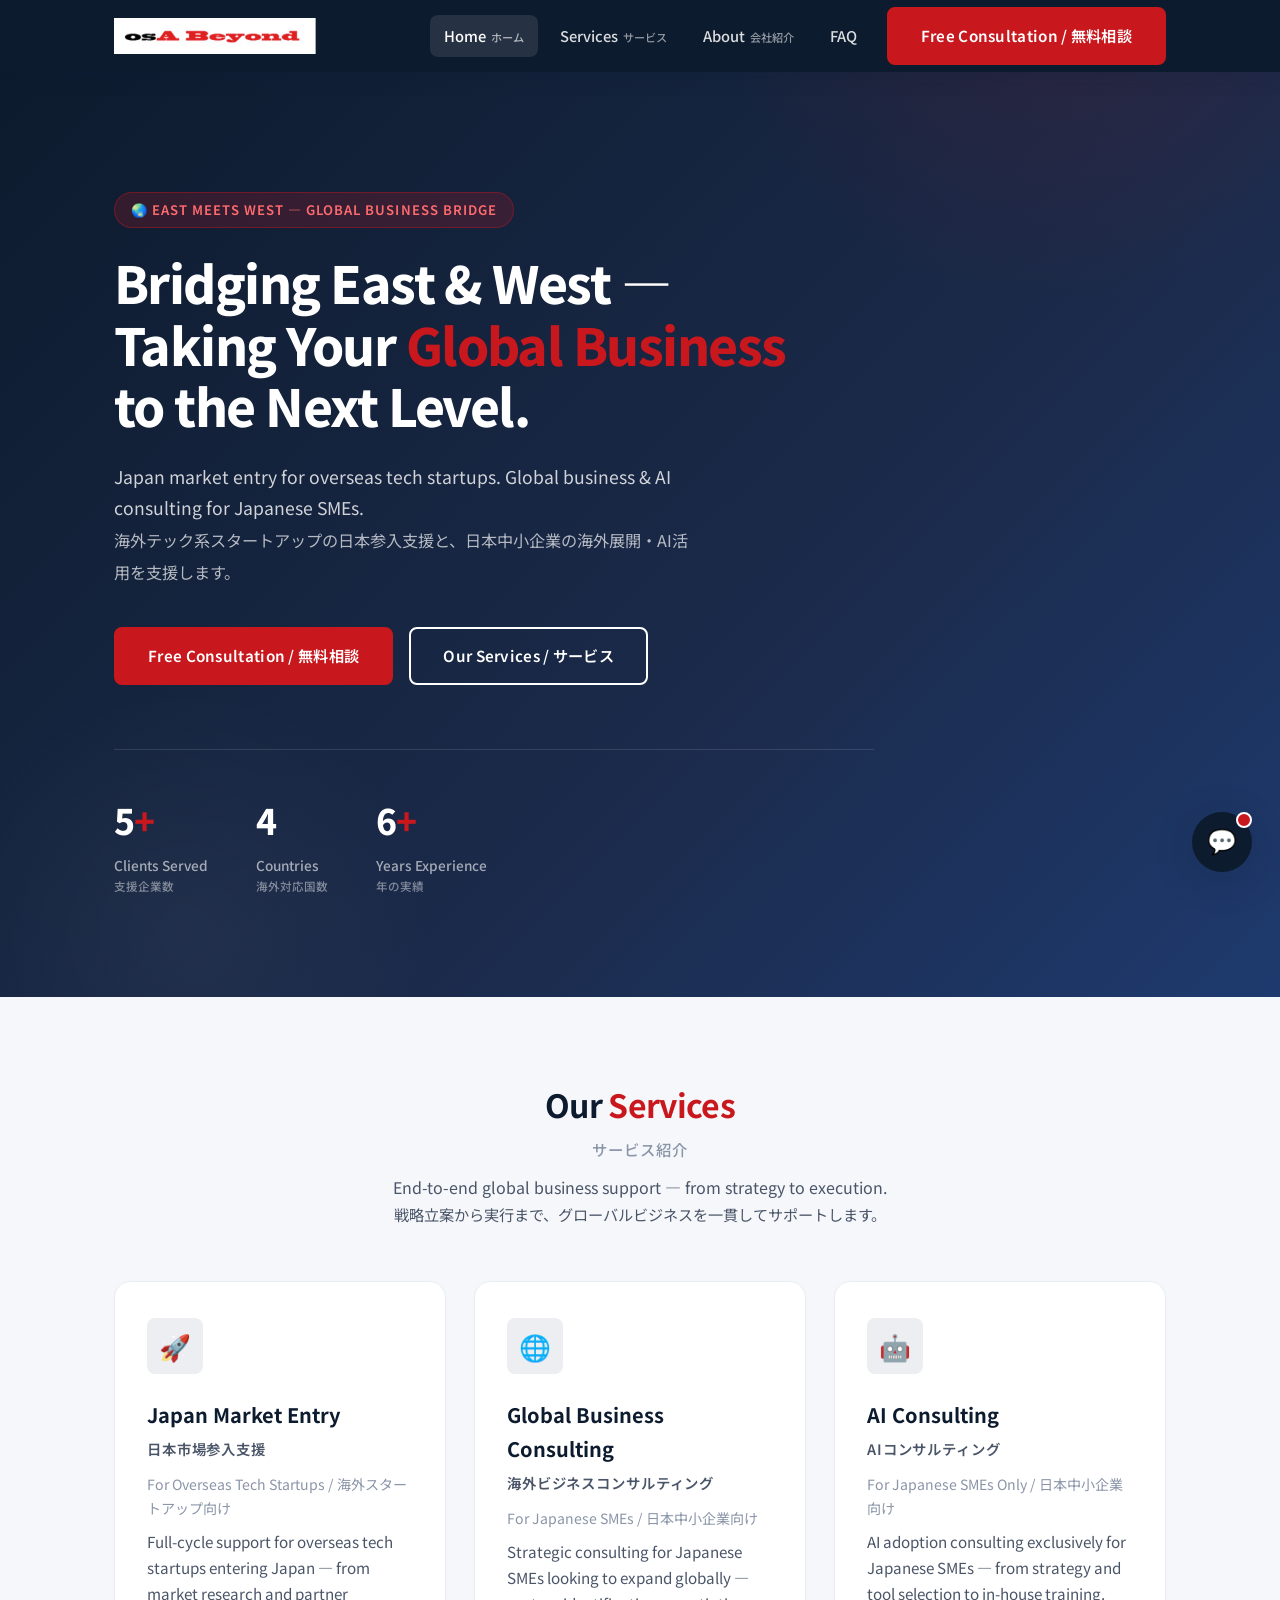
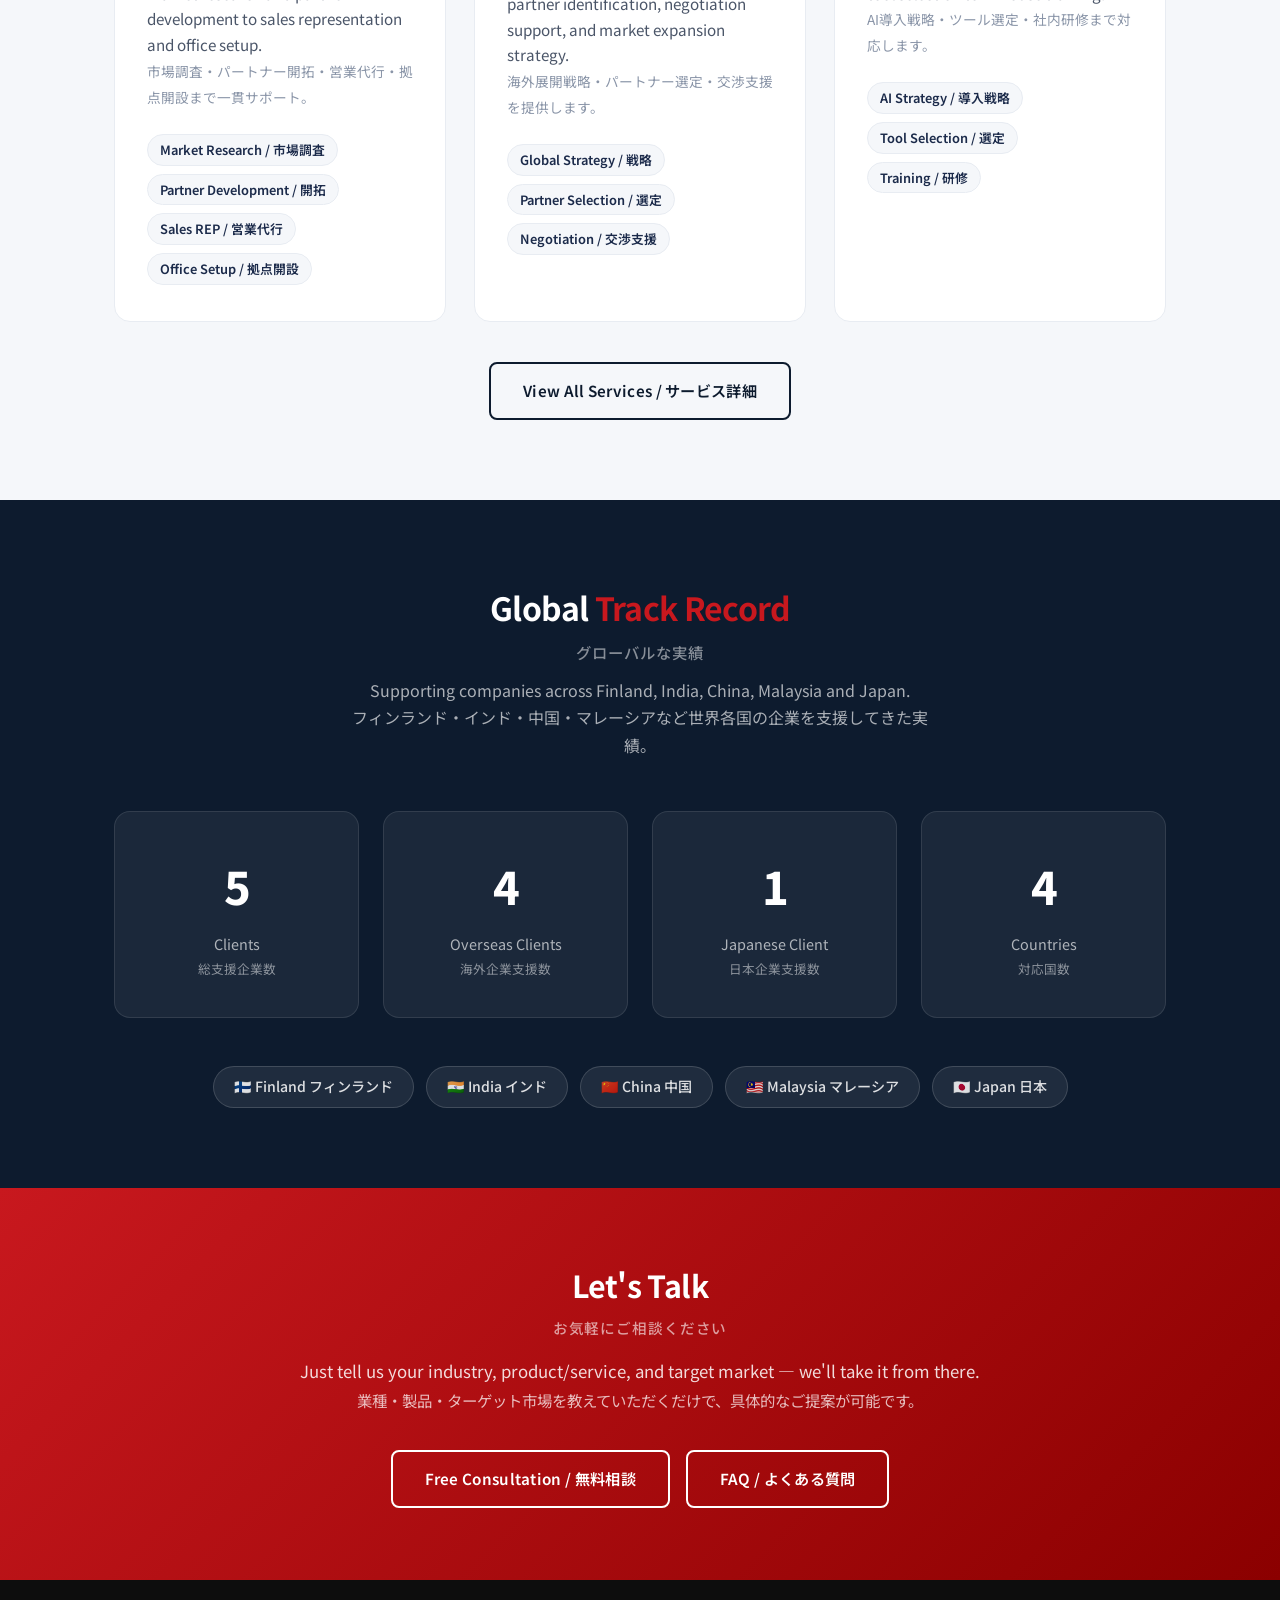
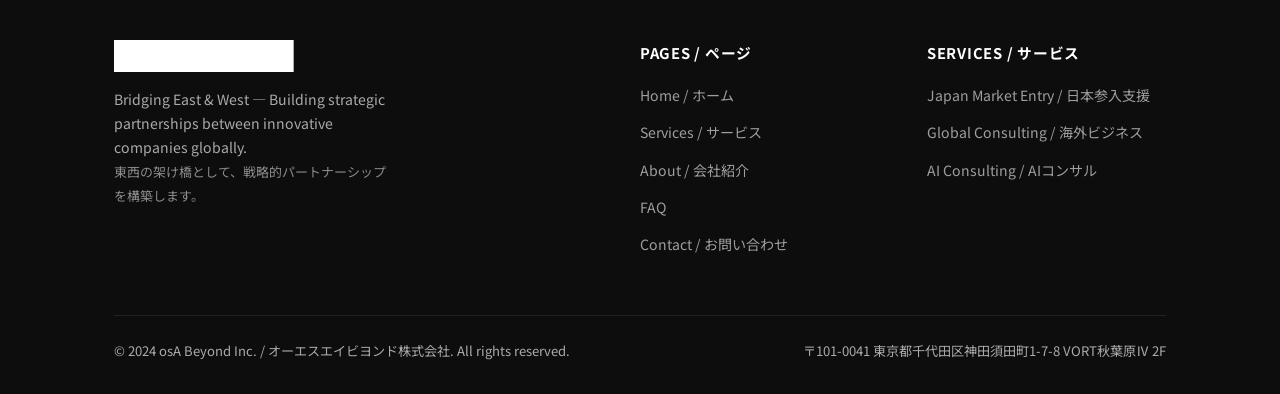
==== index.html @ 10679fb7 "Initial commit: osA Beyond Inc. website" ====
<!DOCTYPE html>
<html lang="ja">
<head>
  <meta charset="UTF-8">
  <meta name="viewport" content="width=device-width, initial-scale=1.0">
  <title>osA Beyond Inc. | Global Business Consulting グローバルコンサルティング</title>
  <meta name="description" content="osA Beyond Inc. — Bridging East & West. Japan market entry for overseas tech startups. Global business & AI consulting for Japanese SMEs.">
  <link rel="stylesheet" href="css/style.css">
  <link rel="preconnect" href="https://fonts.googleapis.com">
  <link href="https://fonts.googleapis.com/css2?family=Noto+Sans+JP:wght@400;500;600;700;800&display=swap" rel="stylesheet">
</head>
<body>

  <!-- ヘッダー -->
  <header class="header">
    <div class="container">
      <div class="header-inner">
        <a href="index.html">
          <img src="assets/logo.png" alt="osA Beyond Inc." class="logo">
        </a>
        <nav class="nav">
          <a href="index.html" class="nav-link active">Home<span class="nav-ja"> ホーム</span></a>
          <a href="services.html" class="nav-link">Services<span class="nav-ja"> サービス</span></a>
          <a href="about.html" class="nav-link">About<span class="nav-ja"> 会社紹介</span></a>
          <a href="faq.html" class="nav-link">FAQ</a>
          <a href="contact.html" class="btn btn-primary nav-cta">Free Consultation / 無料相談</a>
        </nav>
        <button class="hamburger" id="hamburger" aria-label="メニュー">
          <span></span><span></span><span></span>
        </button>
      </div>
    </div>
    <nav class="mobile-nav" id="mobileNav">
      <a href="index.html" class="nav-link active">Home / ホーム</a>
      <a href="services.html" class="nav-link">Services / サービス</a>
      <a href="about.html" class="nav-link">About / 会社紹介</a>
      <a href="faq.html" class="nav-link">FAQ</a>
      <a href="contact.html" class="btn btn-primary">Free Consultation / 無料相談</a>
    </nav>
  </header>

  <main class="page-content">

    <!-- ヒーローセクション -->
    <section class="hero">
      <div class="container">
        <div class="hero-inner">
          <div class="hero-tag">🌏 East meets West — Global Business Bridge</div>
          <h1 class="hero-title">
            Bridging East &amp; West —<br>
            Taking Your <span>Global Business</span><br>
            to the Next Level.
          </h1>
          <p class="hero-desc">
            Japan market entry for overseas tech startups. Global business &amp; AI consulting for Japanese SMEs.<br>
            <span style="font-size:0.92em; opacity:0.85;">海外テック系スタートアップの日本参入支援と、日本中小企業の海外展開・AI活用を支援します。</span>
          </p>
          <div class="hero-btns">
            <a href="contact.html" class="btn btn-primary">Free Consultation / 無料相談</a>
            <a href="services.html" class="btn btn-outline">Our Services / サービス</a>
          </div>

          <!-- 実績数字 -->
          <div class="hero-stats">
            <div class="stat-item">
              <div class="stat-num">5<span>+</span></div>
              <div class="stat-label">Clients Served<span class="ja-sub">支援企業数</span></div>
            </div>
            <div class="stat-item">
              <div class="stat-num">4<span></span></div>
              <div class="stat-label">Countries<span class="ja-sub">海外対応国数</span></div>
            </div>
            <div class="stat-item">
              <div class="stat-num">6<span>+</span></div>
              <div class="stat-label">Years Experience<span class="ja-sub">年の実績</span></div>
            </div>
          </div>
        </div>
      </div>
    </section>

    <!-- サービス概要 -->
    <section class="section bg-off-white">
      <div class="container">
        <h2 class="section-title">Our <span>Services</span><span class="ja-sub">サービス紹介</span></h2>
        <p class="section-subtitle">
          End-to-end global business support — from strategy to execution.<br>
          <span style="font-size:0.95em;">戦略立案から実行まで、グローバルビジネスを一貫してサポートします。</span>
        </p>
        <div class="services-grid">

          <!-- サービス1 -->
          <div class="service-card">
            <div class="service-icon">🚀</div>
            <h3>Japan Market Entry<span class="ja-sub" style="font-size:0.72em;color:var(--gray-dark);font-weight:600;">日本市場参入支援</span></h3>
            <p style="font-size:0.88em;color:var(--gray-mid);margin-bottom:8px;">For Overseas Tech Startups / 海外スタートアップ向け</p>
            <p>
              Full-cycle support for overseas tech startups entering Japan — from market research and partner development to sales representation and office setup.<br>
              <span style="font-size:0.90em;color:var(--gray-mid);">市場調査・パートナー開拓・営業代行・拠点開設まで一貫サポート。</span>
            </p>
            <div class="service-tags">
              <span class="tag">Market Research / 市場調査</span>
              <span class="tag">Partner Development / 開拓</span>
              <span class="tag">Sales REP / 営業代行</span>
              <span class="tag">Office Setup / 拠点開設</span>
            </div>
          </div>

          <!-- サービス2 -->
          <div class="service-card">
            <div class="service-icon">🌐</div>
            <h3>Global Business Consulting<span class="ja-sub" style="font-size:0.72em;color:var(--gray-dark);font-weight:600;">海外ビジネスコンサルティング</span></h3>
            <p style="font-size:0.88em;color:var(--gray-mid);margin-bottom:8px;">For Japanese SMEs / 日本中小企業向け</p>
            <p>
              Strategic consulting for Japanese SMEs looking to expand globally — partner identification, negotiation support, and market expansion strategy.<br>
              <span style="font-size:0.90em;color:var(--gray-mid);">海外展開戦略・パートナー選定・交渉支援を提供します。</span>
            </p>
            <div class="service-tags">
              <span class="tag">Global Strategy / 戦略</span>
              <span class="tag">Partner Selection / 選定</span>
              <span class="tag">Negotiation / 交渉支援</span>
            </div>
          </div>

          <!-- サービス3 -->
          <div class="service-card">
            <div class="service-icon">🤖</div>
            <h3>AI Consulting<span class="ja-sub" style="font-size:0.72em;color:var(--gray-dark);font-weight:600;">AIコンサルティング</span></h3>
            <p style="font-size:0.88em;color:var(--gray-mid);margin-bottom:8px;">For Japanese SMEs Only / 日本中小企業向け</p>
            <p>
              AI adoption consulting exclusively for Japanese SMEs — from strategy and tool selection to in-house training.<br>
              <span style="font-size:0.90em;color:var(--gray-mid);">AI導入戦略・ツール選定・社内研修まで対応します。</span>
            </p>
            <div class="service-tags">
              <span class="tag">AI Strategy / 導入戦略</span>
              <span class="tag">Tool Selection / 選定</span>
              <span class="tag">Training / 研修</span>
            </div>
          </div>

        </div>
        <div style="text-align:center; margin-top:40px;">
          <a href="services.html" class="btn btn-outline-dark">View All Services / サービス詳細</a>
        </div>
      </div>
    </section>

    <!-- 実績セクション -->
    <section class="section bg-navy">
      <div class="container">
        <h2 class="section-title" style="color:#fff;">Global <span>Track Record</span><span class="ja-sub">グローバルな実績</span></h2>
        <p class="section-subtitle" style="color:rgba(255,255,255,0.65);">
          Supporting companies across Finland, India, China, Malaysia and Japan.<br>
          フィンランド・インド・中国・マレーシアなど世界各国の企業を支援してきた実績。
        </p>
        <div class="stats-row">
          <div class="stats-card">
            <div class="num">5<span></span></div>
            <div class="label">Clients<br><span style="font-size:0.88em;opacity:0.75;">総支援企業数</span></div>
          </div>
          <div class="stats-card">
            <div class="num">4<span></span></div>
            <div class="label">Overseas Clients<br><span style="font-size:0.88em;opacity:0.75;">海外企業支援数</span></div>
          </div>
          <div class="stats-card">
            <div class="num">1<span></span></div>
            <div class="label">Japanese Client<br><span style="font-size:0.88em;opacity:0.75;">日本企業支援数</span></div>
          </div>
          <div class="stats-card">
            <div class="num">4<span></span></div>
            <div class="label">Countries<br><span style="font-size:0.88em;opacity:0.75;">対応国数</span></div>
          </div>
        </div>

        <div class="countries">
          <span class="country-badge">🇫🇮 Finland フィンランド</span>
          <span class="country-badge">🇮🇳 India インド</span>
          <span class="country-badge">🇨🇳 China 中国</span>
          <span class="country-badge">🇲🇾 Malaysia マレーシア</span>
          <span class="country-badge">🇯🇵 Japan 日本</span>
        </div>
      </div>
    </section>

    <!-- CTAバナー -->
    <section class="cta-banner">
      <div class="container">
        <h2>Let's Talk<span class="ja-sub">お気軽にご相談ください</span></h2>
        <p>
          Just tell us your industry, product/service, and target market — we'll take it from there.<br>
          <span style="font-size:0.92em;opacity:0.85;">業種・製品・ターゲット市場を教えていただくだけで、具体的なご提案が可能です。</span>
        </p>
        <div class="cta-btns">
          <a href="contact.html" class="btn btn-outline">Free Consultation / 無料相談</a>
          <a href="faq.html" class="btn btn-outline">FAQ / よくある質問</a>
        </div>
      </div>
    </section>

  </main>

  <!-- フッター -->
  <footer class="footer">
    <div class="container">
      <div class="footer-grid">
        <div class="footer-brand">
          <img src="assets/logo.png" alt="osA Beyond Inc." class="logo">
          <p>Bridging East &amp; West — Building strategic partnerships between innovative companies globally.<br>
          <span style="font-size:0.92em;opacity:0.80;">東西の架け橋として、戦略的パートナーシップを構築します。</span></p>
        </div>
        <div class="footer-col">
          <h4>Pages / ページ</h4>
          <ul>
            <li><a href="index.html">Home / ホーム</a></li>
            <li><a href="services.html">Services / サービス</a></li>
            <li><a href="about.html">About / 会社紹介</a></li>
            <li><a href="faq.html">FAQ</a></li>
            <li><a href="contact.html">Contact / お問い合わせ</a></li>
          </ul>
        </div>
        <div class="footer-col">
          <h4>Services / サービス</h4>
          <ul>
            <li><a href="services.html">Japan Market Entry / 日本参入支援</a></li>
            <li><a href="services.html">Global Consulting / 海外ビジネス</a></li>
            <li><a href="services.html">AI Consulting / AIコンサル</a></li>
          </ul>
        </div>
      </div>
      <div class="footer-bottom">
        <span>&copy; 2024 osA Beyond Inc. / オーエスエイビヨンド株式会社. All rights reserved.</span>
        <span>〒101-0041 東京都千代田区神田須田町1-7-8 VORT秋葉原Ⅳ 2F</span>
      </div>
    </div>
  </footer>

  <!-- チャットボット -->
  <div class="chatbot-widget">
    <div class="chatbot-window" id="chatbotWindow">
      <div class="chatbot-header">
        <div class="avatar">o</div>
        <div class="info">
          <strong>osA Beyond AI Assistant</strong>
          <span><span class="online-dot"></span>Online / オンライン</span>
        </div>
        <button class="chatbot-close" id="chatbotClose">✕</button>
      </div>
      <div class="chatbot-messages" id="chatbotMessages">
        <div class="msg bot">
          <div class="msg-avatar">o</div>
          <div class="msg-bubble">
            Hi! Feel free to ask anything about osA Beyond 😊<br>
            <span style="font-size:0.90em;opacity:0.80;">ご質問やご相談はお気軽にどうぞ！</span>
          </div>
        </div>
      </div>
      <div class="chatbot-input-area">
        <textarea id="chatbotInput" placeholder="Message / メッセージを入力..." rows="1"></textarea>
        <button class="chatbot-send" id="chatbotSend">➤</button>
      </div>
    </div>
    <button class="chatbot-btn" id="chatbotBtn" aria-label="チャットを開く">
      💬
      <span class="chatbot-badge"></span>
    </button>
  </div>

  <script src="js/main.js"></script>
  <script src="js/chatbot.js"></script>
</body>
</html>
---- css/style.css ----
/* ========================================
   osA Beyond Inc. - 共通スタイル
   カラーパレット：紺・黒・白 + 赤アクセント
======================================== */

/* CSS変数定義 */
:root {
  --navy:       #1B2A4A;
  --navy-dark:  #0D1B2E;
  --navy-light: #243558;
  --red:        #C8181E;
  --red-dark:   #A01015;
  --white:      #FFFFFF;
  --off-white:  #F5F7FA;
  --gray-light: #E8ECF2;
  --gray-mid:   #8A95A8;
  --gray-dark:  #4A5568;
  --black:      #0D0D0D;
  --font-main:  'Noto Sans JP', 'Segoe UI', sans-serif;
  --font-en:    'Segoe UI', 'Helvetica Neue', sans-serif;
  --shadow-sm:  0 2px 8px rgba(13,27,46,0.10);
  --shadow-md:  0 4px 20px rgba(13,27,46,0.15);
  --shadow-lg:  0 8px 40px rgba(13,27,46,0.20);
  --radius:     8px;
  --radius-lg:  16px;
  --transition: 0.3s ease;
}

/* リセット */
*, *::before, *::after {
  box-sizing: border-box;
  margin: 0;
  padding: 0;
}

html {
  scroll-behavior: smooth;
  font-size: 16px;
}

body {
  font-family: var(--font-main);
  color: var(--black);
  background: var(--white);
  line-height: 1.7;
  -webkit-font-smoothing: antialiased;
}

img {
  max-width: 100%;
  height: auto;
  display: block;
}

a {
  text-decoration: none;
  color: inherit;
  transition: color var(--transition);
}

ul {
  list-style: none;
}

/* ========================================
   ユーティリティ
======================================== */
.container {
  max-width: 1100px;
  margin: 0 auto;
  padding: 0 24px;
}

.section {
  padding: 80px 0;
}

.section-sm {
  padding: 48px 0;
}

.section-title {
  font-size: 2rem;
  font-weight: 700;
  color: var(--navy-dark);
  text-align: center;
  margin-bottom: 12px;
  letter-spacing: -0.02em;
}

.section-title span {
  color: var(--red);
}

.section-subtitle {
  text-align: center;
  color: var(--gray-dark);
  font-size: 1rem;
  margin-bottom: 52px;
  max-width: 600px;
  margin-left: auto;
  margin-right: auto;
}

.bg-navy {
  background: var(--navy-dark);
  color: var(--white);
}

.bg-off-white {
  background: var(--off-white);
}

.text-red {
  color: var(--red);
}

/* ========================================
   ボタン
======================================== */
.btn {
  display: inline-block;
  padding: 14px 32px;
  border-radius: var(--radius);
  font-weight: 600;
  font-size: 0.95rem;
  cursor: pointer;
  border: 2px solid transparent;
  transition: all var(--transition);
  letter-spacing: 0.02em;
  text-align: center;
}

.btn-primary {
  background: var(--red);
  color: var(--white);
  border-color: var(--red);
}

.btn-primary:hover {
  background: var(--red-dark);
  border-color: var(--red-dark);
  transform: translateY(-2px);
  box-shadow: 0 6px 20px rgba(200,24,30,0.35);
}

.btn-outline {
  background: transparent;
  color: var(--white);
  border-color: var(--white);
}

.btn-outline:hover {
  background: var(--white);
  color: var(--navy-dark);
  transform: translateY(-2px);
}

.btn-outline-dark {
  background: transparent;
  color: var(--navy-dark);
  border-color: var(--navy-dark);
}

.btn-outline-dark:hover {
  background: var(--navy-dark);
  color: var(--white);
  transform: translateY(-2px);
}

/* ========================================
   ヘッダー・ナビゲーション
======================================== */
.header {
  position: fixed;
  top: 0;
  left: 0;
  right: 0;
  z-index: 1000;
  background: var(--navy-dark);
  box-shadow: var(--shadow-md);
  transition: background var(--transition);
}

.header-inner {
  display: flex;
  align-items: center;
  justify-content: space-between;
  height: 72px;
}

.logo {
  height: 36px;
  width: auto;
}

.nav {
  display: flex;
  align-items: center;
  gap: 8px;
}

.nav-link {
  color: rgba(255,255,255,0.85);
  font-size: 0.92rem;
  padding: 8px 14px;
  border-radius: var(--radius);
  transition: all var(--transition);
  font-weight: 500;
}

.nav-link:hover,
.nav-link.active {
  color: var(--white);
  background: rgba(255,255,255,0.10);
}

.nav-cta {
  margin-left: 8px;
}

/* ハンバーガーメニュー */
.hamburger {
  display: none;
  flex-direction: column;
  gap: 5px;
  cursor: pointer;
  padding: 8px;
  background: none;
  border: none;
}

.hamburger span {
  display: block;
  width: 24px;
  height: 2px;
  background: var(--white);
  border-radius: 2px;
  transition: all var(--transition);
}

.hamburger.open span:nth-child(1) {
  transform: translateY(7px) rotate(45deg);
}

.hamburger.open span:nth-child(2) {
  opacity: 0;
}

.hamburger.open span:nth-child(3) {
  transform: translateY(-7px) rotate(-45deg);
}

/* モバイルナビ */
.mobile-nav {
  display: none;
  flex-direction: column;
  background: var(--navy-dark);
  padding: 16px 24px 24px;
  border-top: 1px solid rgba(255,255,255,0.10);
}

.mobile-nav.open {
  display: flex;
}

.mobile-nav .nav-link {
  padding: 12px 0;
  border-bottom: 1px solid rgba(255,255,255,0.08);
}

.mobile-nav .btn {
  margin-top: 16px;
  width: 100%;
}

/* ページコンテンツのマージン（固定ヘッダー分） */
.page-content {
  margin-top: 72px;
}

/* ========================================
   ヒーローセクション
======================================== */
.hero {
  background: linear-gradient(135deg, var(--navy-dark) 0%, var(--navy) 60%, #1e3a6e 100%);
  color: var(--white);
  padding: 120px 0 100px;
  position: relative;
  overflow: hidden;
}

.hero::before {
  content: '';
  position: absolute;
  top: -50%;
  right: -10%;
  width: 700px;
  height: 700px;
  background: radial-gradient(circle, rgba(200,24,30,0.12) 0%, transparent 70%);
  pointer-events: none;
}

.hero::after {
  content: '';
  position: absolute;
  bottom: -20%;
  left: -5%;
  width: 500px;
  height: 500px;
  background: radial-gradient(circle, rgba(255,255,255,0.04) 0%, transparent 70%);
  pointer-events: none;
}

.hero-inner {
  position: relative;
  z-index: 1;
  max-width: 760px;
}

.hero-tag {
  display: inline-block;
  background: rgba(200,24,30,0.2);
  color: #ff6b6e;
  border: 1px solid rgba(200,24,30,0.4);
  padding: 6px 16px;
  border-radius: 100px;
  font-size: 0.82rem;
  font-weight: 600;
  letter-spacing: 0.08em;
  text-transform: uppercase;
  margin-bottom: 24px;
}

.hero-title {
  font-size: clamp(2rem, 5vw, 3.2rem);
  font-weight: 800;
  line-height: 1.2;
  margin-bottom: 24px;
  letter-spacing: -0.03em;
}

.hero-title span {
  color: var(--red);
}

.hero-desc {
  font-size: 1.1rem;
  color: rgba(255,255,255,0.80);
  margin-bottom: 40px;
  max-width: 580px;
  line-height: 1.8;
}

.hero-btns {
  display: flex;
  gap: 16px;
  flex-wrap: wrap;
}

.hero-stats {
  display: flex;
  gap: 48px;
  margin-top: 64px;
  padding-top: 40px;
  border-top: 1px solid rgba(255,255,255,0.12);
  flex-wrap: wrap;
}

.stat-item {
  display: flex;
  flex-direction: column;
  gap: 4px;
}

.stat-num {
  font-size: 2.2rem;
  font-weight: 800;
  color: var(--white);
  letter-spacing: -0.03em;
}

.stat-num span {
  color: var(--red);
}

.stat-label {
  font-size: 0.85rem;
  color: rgba(255,255,255,0.60);
  font-weight: 500;
}

/* ========================================
   サービスカード
======================================== */
.services-grid {
  display: grid;
  grid-template-columns: repeat(auto-fit, minmax(300px, 1fr));
  gap: 28px;
}

.service-card {
  background: var(--white);
  border: 1px solid var(--gray-light);
  border-radius: var(--radius-lg);
  padding: 36px 32px;
  transition: all var(--transition);
  position: relative;
  overflow: hidden;
}

.service-card::before {
  content: '';
  position: absolute;
  top: 0;
  left: 0;
  right: 0;
  height: 4px;
  background: var(--red);
  transform: scaleX(0);
  transition: transform var(--transition);
}

.service-card:hover {
  box-shadow: var(--shadow-lg);
  transform: translateY(-4px);
  border-color: transparent;
}

.service-card:hover::before {
  transform: scaleX(1);
}

.service-icon {
  width: 56px;
  height: 56px;
  background: rgba(27,42,74,0.08);
  border-radius: var(--radius);
  display: flex;
  align-items: center;
  justify-content: center;
  margin-bottom: 24px;
  font-size: 1.6rem;
}

.service-card h3 {
  font-size: 1.25rem;
  font-weight: 700;
  color: var(--navy-dark);
  margin-bottom: 12px;
}

.service-card p {
  color: var(--gray-dark);
  font-size: 0.95rem;
  margin-bottom: 24px;
  line-height: 1.7;
}

.service-tags {
  display: flex;
  flex-wrap: wrap;
  gap: 8px;
}

.tag {
  background: var(--off-white);
  color: var(--navy);
  padding: 4px 12px;
  border-radius: 100px;
  font-size: 0.80rem;
  font-weight: 600;
  border: 1px solid var(--gray-light);
}

/* ========================================
   実績セクション
======================================== */
.stats-row {
  display: grid;
  grid-template-columns: repeat(auto-fit, minmax(200px, 1fr));
  gap: 24px;
}

.stats-card {
  text-align: center;
  padding: 36px 24px;
  border-radius: var(--radius-lg);
  background: rgba(255,255,255,0.06);
  border: 1px solid rgba(255,255,255,0.10);
}

.stats-card .num {
  font-size: 2.8rem;
  font-weight: 800;
  color: var(--white);
  letter-spacing: -0.03em;
  margin-bottom: 8px;
}

.stats-card .num span {
  color: var(--red);
}

.stats-card .label {
  color: rgba(255,255,255,0.65);
  font-size: 0.90rem;
}

/* 対応国フラグ */
.countries {
  display: flex;
  flex-wrap: wrap;
  gap: 12px;
  justify-content: center;
  margin-top: 48px;
}

.country-badge {
  background: rgba(255,255,255,0.08);
  color: rgba(255,255,255,0.85);
  border: 1px solid rgba(255,255,255,0.15);
  padding: 8px 20px;
  border-radius: 100px;
  font-size: 0.88rem;
  font-weight: 500;
}

/* ========================================
   CTAバナー
======================================== */
.cta-banner {
  background: linear-gradient(135deg, var(--red) 0%, #8B0000 100%);
  color: var(--white);
  padding: 72px 0;
  text-align: center;
}

.cta-banner h2 {
  font-size: 1.9rem;
  font-weight: 700;
  margin-bottom: 16px;
  letter-spacing: -0.02em;
}

.cta-banner p {
  color: rgba(255,255,255,0.85);
  margin-bottom: 36px;
  font-size: 1.05rem;
}

.cta-btns {
  display: flex;
  gap: 16px;
  justify-content: center;
  flex-wrap: wrap;
}

/* ========================================
   フッター
======================================== */
.footer {
  background: var(--black);
  color: rgba(255,255,255,0.65);
  padding: 60px 0 32px;
}

.footer-grid {
  display: grid;
  grid-template-columns: 2fr 1fr 1fr;
  gap: 48px;
  margin-bottom: 48px;
}

.footer-brand .logo {
  height: 32px;
  margin-bottom: 16px;
  /* ロゴを白背景に馴染ませる */
  filter: brightness(0) invert(1);
}

.footer-brand p {
  font-size: 0.88rem;
  line-height: 1.7;
  max-width: 280px;
}

.footer-col h4 {
  color: var(--white);
  font-size: 0.92rem;
  font-weight: 700;
  margin-bottom: 16px;
  letter-spacing: 0.05em;
  text-transform: uppercase;
}

.footer-col ul li {
  margin-bottom: 10px;
}

.footer-col ul li a {
  color: rgba(255,255,255,0.60);
  font-size: 0.88rem;
  transition: color var(--transition);
}

.footer-col ul li a:hover {
  color: var(--white);
}

.footer-bottom {
  border-top: 1px solid rgba(255,255,255,0.08);
  padding-top: 24px;
  display: flex;
  justify-content: space-between;
  align-items: center;
  flex-wrap: wrap;
  gap: 12px;
  font-size: 0.82rem;
}

/* ========================================
   ページヒーロー（内部ページ）
======================================== */
.page-hero {
  background: linear-gradient(135deg, var(--navy-dark) 0%, var(--navy) 100%);
  color: var(--white);
  padding: 80px 0 72px;
  text-align: center;
}

.page-hero h1 {
  font-size: clamp(1.8rem, 4vw, 2.8rem);
  font-weight: 800;
  margin-bottom: 16px;
  letter-spacing: -0.02em;
}

.page-hero p {
  color: rgba(255,255,255,0.75);
  font-size: 1.05rem;
  max-width: 560px;
  margin: 0 auto;
}

/* ========================================
   サービス詳細
======================================== */
.service-detail {
  display: grid;
  grid-template-columns: 1fr 1fr;
  gap: 64px;
  align-items: center;
  padding: 72px 0;
  border-bottom: 1px solid var(--gray-light);
}

.service-detail:last-child {
  border-bottom: none;
}

.service-detail.reverse {
  direction: rtl;
}

.service-detail.reverse > * {
  direction: ltr;
}

.service-detail-badge {
  display: inline-block;
  background: rgba(200,24,30,0.10);
  color: var(--red);
  border: 1px solid rgba(200,24,30,0.25);
  padding: 5px 14px;
  border-radius: 100px;
  font-size: 0.80rem;
  font-weight: 700;
  letter-spacing: 0.06em;
  text-transform: uppercase;
  margin-bottom: 16px;
}

.service-detail h2 {
  font-size: 1.9rem;
  font-weight: 800;
  color: var(--navy-dark);
  margin-bottom: 16px;
  letter-spacing: -0.02em;
}

.service-detail p {
  color: var(--gray-dark);
  margin-bottom: 28px;
  line-height: 1.8;
}

.feature-list {
  display: flex;
  flex-direction: column;
  gap: 12px;
}

.feature-item {
  display: flex;
  align-items: flex-start;
  gap: 12px;
  font-size: 0.95rem;
  color: var(--gray-dark);
}

.feature-item::before {
  content: '✓';
  display: flex;
  align-items: center;
  justify-content: center;
  width: 22px;
  height: 22px;
  background: var(--red);
  color: var(--white);
  border-radius: 50%;
  font-size: 0.70rem;
  font-weight: 700;
  flex-shrink: 0;
  margin-top: 2px;
}

.service-detail-visual {
  background: linear-gradient(135deg, var(--navy-dark) 0%, var(--navy-light) 100%);
  border-radius: var(--radius-lg);
  padding: 48px 40px;
  color: var(--white);
  min-height: 320px;
  display: flex;
  flex-direction: column;
  justify-content: center;
}

.service-detail-visual .icon-lg {
  font-size: 3rem;
  margin-bottom: 20px;
}

.service-detail-visual h3 {
  font-size: 1.4rem;
  font-weight: 700;
  margin-bottom: 12px;
}

.service-detail-visual p {
  color: rgba(255,255,255,0.75);
  font-size: 0.92rem;
  margin-bottom: 0;
}

/* ========================================
   会社紹介
======================================== */
.about-grid {
  display: grid;
  grid-template-columns: 1fr 1fr;
  gap: 64px;
  align-items: start;
}

.about-message {
  background: var(--off-white);
  border-left: 4px solid var(--red);
  padding: 32px;
  border-radius: 0 var(--radius-lg) var(--radius-lg) 0;
  margin-bottom: 32px;
}

.about-message p {
  color: var(--gray-dark);
  line-height: 1.9;
  font-size: 0.97rem;
  margin-bottom: 16px;
}

.about-message p:last-child {
  margin-bottom: 0;
}

.about-message .ceo-name {
  font-weight: 700;
  color: var(--navy-dark);
  font-size: 1rem;
  margin-top: 24px;
}

.company-info-table {
  width: 100%;
  border-collapse: collapse;
  font-size: 0.95rem;
}

.company-info-table tr {
  border-bottom: 1px solid var(--gray-light);
}

.company-info-table tr:last-child {
  border-bottom: none;
}

.company-info-table th {
  text-align: left;
  padding: 14px 16px 14px 0;
  color: var(--navy-dark);
  font-weight: 700;
  width: 35%;
  vertical-align: top;
}

.company-info-table td {
  padding: 14px 0;
  color: var(--gray-dark);
  line-height: 1.7;
}

/* ミッション */
.mission-box {
  background: linear-gradient(135deg, var(--navy-dark) 0%, var(--navy) 100%);
  color: var(--white);
  padding: 56px 48px;
  border-radius: var(--radius-lg);
  text-align: center;
}

.mission-box .label {
  display: inline-block;
  background: rgba(200,24,30,0.25);
  color: #ff6b6e;
  border: 1px solid rgba(200,24,30,0.4);
  padding: 5px 16px;
  border-radius: 100px;
  font-size: 0.80rem;
  font-weight: 700;
  letter-spacing: 0.08em;
  text-transform: uppercase;
  margin-bottom: 20px;
}

.mission-box p {
  font-size: 1.15rem;
  line-height: 1.8;
  color: rgba(255,255,255,0.90);
}

/* ========================================
   FAQ
======================================== */
.faq-list {
  max-width: 780px;
  margin: 0 auto;
}

.faq-item {
  border: 1px solid var(--gray-light);
  border-radius: var(--radius);
  margin-bottom: 12px;
  overflow: hidden;
  transition: box-shadow var(--transition);
}

.faq-item:hover {
  box-shadow: var(--shadow-sm);
}

.faq-question {
  display: flex;
  align-items: center;
  justify-content: space-between;
  padding: 22px 28px;
  cursor: pointer;
  font-weight: 600;
  color: var(--navy-dark);
  font-size: 1rem;
  background: var(--white);
  user-select: none;
  gap: 16px;
}

.faq-question .q-icon {
  display: flex;
  align-items: center;
  justify-content: center;
  width: 28px;
  height: 28px;
  background: var(--red);
  color: var(--white);
  border-radius: 50%;
  font-size: 0.80rem;
  font-weight: 800;
  flex-shrink: 0;
}

.faq-question .q-text {
  flex: 1;
}

.faq-toggle {
  width: 28px;
  height: 28px;
  border-radius: 50%;
  background: var(--off-white);
  display: flex;
  align-items: center;
  justify-content: center;
  flex-shrink: 0;
  transition: all var(--transition);
  font-size: 1.2rem;
  color: var(--navy-dark);
}

.faq-item.open .faq-toggle {
  background: var(--navy-dark);
  color: var(--white);
  transform: rotate(45deg);
}

.faq-answer {
  display: none;
  padding: 0 28px 24px 72px;
  color: var(--gray-dark);
  line-height: 1.8;
  font-size: 0.97rem;
}

.faq-item.open .faq-answer {
  display: block;
}

/* ========================================
   お問い合わせフォーム
======================================== */
.contact-layout {
  display: grid;
  grid-template-columns: 1fr 1.5fr;
  gap: 64px;
  align-items: start;
}

.contact-info h3 {
  font-size: 1.4rem;
  font-weight: 700;
  color: var(--navy-dark);
  margin-bottom: 16px;
}

.contact-info p {
  color: var(--gray-dark);
  line-height: 1.8;
  margin-bottom: 32px;
  font-size: 0.97rem;
}

.contact-points {
  display: flex;
  flex-direction: column;
  gap: 16px;
}

.contact-point {
  display: flex;
  align-items: flex-start;
  gap: 14px;
}

.contact-point .icon {
  width: 44px;
  height: 44px;
  background: rgba(27,42,74,0.08);
  border-radius: var(--radius);
  display: flex;
  align-items: center;
  justify-content: center;
  font-size: 1.2rem;
  flex-shrink: 0;
}

.contact-point .text strong {
  display: block;
  color: var(--navy-dark);
  font-weight: 700;
  font-size: 0.92rem;
  margin-bottom: 2px;
}

.contact-point .text span {
  color: var(--gray-dark);
  font-size: 0.88rem;
}

.contact-form {
  background: var(--white);
  border: 1px solid var(--gray-light);
  border-radius: var(--radius-lg);
  padding: 40px;
  box-shadow: var(--shadow-sm);
}

.form-group {
  margin-bottom: 20px;
}

.form-group label {
  display: block;
  font-size: 0.88rem;
  font-weight: 600;
  color: var(--navy-dark);
  margin-bottom: 8px;
}

.form-group label .required {
  color: var(--red);
  margin-left: 4px;
}

.form-group input,
.form-group select,
.form-group textarea {
  width: 100%;
  padding: 12px 16px;
  border: 1.5px solid var(--gray-light);
  border-radius: var(--radius);
  font-size: 0.95rem;
  font-family: var(--font-main);
  color: var(--black);
  background: var(--white);
  transition: border-color var(--transition), box-shadow var(--transition);
  outline: none;
}

.form-group input:focus,
.form-group select:focus,
.form-group textarea:focus {
  border-color: var(--navy);
  box-shadow: 0 0 0 3px rgba(27,42,74,0.08);
}

.form-group textarea {
  resize: vertical;
  min-height: 120px;
}

.form-row {
  display: grid;
  grid-template-columns: 1fr 1fr;
  gap: 16px;
}

/* 送信完了メッセージ */
.form-success {
  display: none;
  text-align: center;
  padding: 40px 24px;
}

.form-success .checkmark {
  width: 64px;
  height: 64px;
  background: #22c55e;
  border-radius: 50%;
  display: flex;
  align-items: center;
  justify-content: center;
  font-size: 1.6rem;
  color: var(--white);
  margin: 0 auto 24px;
}

.form-success h3 {
  font-size: 1.4rem;
  font-weight: 700;
  color: var(--navy-dark);
  margin-bottom: 12px;
}

.form-success p {
  color: var(--gray-dark);
}

/* ========================================
   チャットボット
======================================== */
.chatbot-widget {
  position: fixed;
  bottom: 28px;
  right: 28px;
  z-index: 2000;
}

.chatbot-btn {
  width: 60px;
  height: 60px;
  background: var(--navy-dark);
  border: none;
  border-radius: 50%;
  cursor: pointer;
  display: flex;
  align-items: center;
  justify-content: center;
  font-size: 1.5rem;
  box-shadow: var(--shadow-lg);
  transition: all var(--transition);
  color: var(--white);
  position: relative;
}

.chatbot-btn:hover {
  background: var(--navy-light);
  transform: scale(1.08);
}

.chatbot-badge {
  position: absolute;
  top: 0;
  right: 0;
  width: 16px;
  height: 16px;
  background: var(--red);
  border-radius: 50%;
  border: 2px solid var(--white);
}

.chatbot-window {
  display: none;
  position: absolute;
  bottom: 76px;
  right: 0;
  width: 360px;
  background: var(--white);
  border-radius: var(--radius-lg);
  box-shadow: var(--shadow-lg);
  overflow: hidden;
  flex-direction: column;
  max-height: 520px;
}

.chatbot-window.open {
  display: flex;
}

.chatbot-header {
  background: var(--navy-dark);
  color: var(--white);
  padding: 16px 20px;
  display: flex;
  align-items: center;
  gap: 12px;
}

.chatbot-header .avatar {
  width: 36px;
  height: 36px;
  background: var(--red);
  border-radius: 50%;
  display: flex;
  align-items: center;
  justify-content: center;
  font-size: 1rem;
  font-weight: 700;
  flex-shrink: 0;
}

.chatbot-header .info strong {
  display: block;
  font-size: 0.92rem;
  font-weight: 700;
}

.chatbot-header .info span {
  font-size: 0.78rem;
  color: rgba(255,255,255,0.65);
}

.chatbot-header .online-dot {
  width: 8px;
  height: 8px;
  background: #22c55e;
  border-radius: 50%;
  display: inline-block;
  margin-right: 4px;
}

.chatbot-key-reset {
  margin-left: auto;
  background: none;
  border: none;
  color: rgba(255,255,255,0.70);
  cursor: pointer;
  font-size: 1rem;
  padding: 4px 6px;
  transition: color var(--transition);
}

.chatbot-key-reset:hover {
  color: var(--white);
}

.chatbot-close {
  background: none;
  border: none;
  color: rgba(255,255,255,0.70);
  cursor: pointer;
  font-size: 1.2rem;
  padding: 4px;
  transition: color var(--transition);
}

.chatbot-close:hover {
  color: var(--white);
}

.chatbot-messages {
  flex: 1;
  overflow-y: auto;
  padding: 20px 16px;
  display: flex;
  flex-direction: column;
  gap: 12px;
  background: #f8fafc;
}

.msg {
  display: flex;
  gap: 8px;
  align-items: flex-end;
}

.msg.user {
  flex-direction: row-reverse;
}

.msg-bubble {
  max-width: 78%;
  padding: 10px 14px;
  border-radius: 16px;
  font-size: 0.88rem;
  line-height: 1.6;
}

.msg.bot .msg-bubble {
  background: var(--white);
  color: var(--black);
  border-radius: 4px 16px 16px 16px;
  box-shadow: var(--shadow-sm);
}

.msg.user .msg-bubble {
  background: var(--navy-dark);
  color: var(--white);
  border-radius: 16px 4px 16px 16px;
}

.msg-avatar {
  width: 28px;
  height: 28px;
  background: var(--red);
  border-radius: 50%;
  display: flex;
  align-items: center;
  justify-content: center;
  font-size: 0.70rem;
  font-weight: 700;
  color: var(--white);
  flex-shrink: 0;
}

.typing-indicator {
  display: flex;
  gap: 4px;
  padding: 12px 16px;
  background: var(--white);
  border-radius: 4px 16px 16px 16px;
  box-shadow: var(--shadow-sm);
  width: fit-content;
}

.typing-indicator span {
  width: 7px;
  height: 7px;
  background: var(--gray-mid);
  border-radius: 50%;
  animation: typing 1.2s infinite;
}

.typing-indicator span:nth-child(2) { animation-delay: 0.2s; }
.typing-indicator span:nth-child(3) { animation-delay: 0.4s; }

@keyframes typing {
  0%, 60%, 100% { transform: translateY(0); opacity: 0.5; }
  30% { transform: translateY(-6px); opacity: 1; }
}

.chatbot-input-area {
  padding: 12px 16px;
  background: var(--white);
  border-top: 1px solid var(--gray-light);
  display: flex;
  gap: 8px;
  align-items: flex-end;
}

.chatbot-input-area textarea {
  flex: 1;
  border: 1.5px solid var(--gray-light);
  border-radius: var(--radius);
  padding: 10px 14px;
  font-size: 0.88rem;
  font-family: var(--font-main);
  resize: none;
  outline: none;
  max-height: 100px;
  line-height: 1.5;
  transition: border-color var(--transition);
}

.chatbot-input-area textarea:focus {
  border-color: var(--navy);
}

.chatbot-send {
  width: 38px;
  height: 38px;
  background: var(--navy-dark);
  border: none;
  border-radius: var(--radius);
  color: var(--white);
  cursor: pointer;
  display: flex;
  align-items: center;
  justify-content: center;
  font-size: 1rem;
  transition: background var(--transition);
  flex-shrink: 0;
}

.chatbot-send:hover {
  background: var(--navy-light);
}

/* APIキー設定モーダル */
.api-modal-overlay {
  display: none;
  position: fixed;
  inset: 0;
  background: rgba(0,0,0,0.55);
  z-index: 3000;
  align-items: center;
  justify-content: center;
}

.api-modal-overlay.open {
  display: flex;
}

.api-modal {
  background: var(--white);
  border-radius: var(--radius-lg);
  padding: 40px;
  max-width: 440px;
  width: 90%;
  box-shadow: var(--shadow-lg);
}

.api-modal h3 {
  font-size: 1.3rem;
  font-weight: 700;
  color: var(--navy-dark);
  margin-bottom: 12px;
}

.api-modal p {
  color: var(--gray-dark);
  font-size: 0.92rem;
  margin-bottom: 24px;
  line-height: 1.7;
}

.api-modal input {
  width: 100%;
  padding: 12px 16px;
  border: 1.5px solid var(--gray-light);
  border-radius: var(--radius);
  font-size: 0.95rem;
  outline: none;
  margin-bottom: 16px;
  transition: border-color var(--transition);
}

.api-modal input:focus {
  border-color: var(--navy);
}

/* ========================================
   英日併記ユーティリティ
======================================== */

/* ナビゲーション内の日本語サブテキスト */
.nav-ja {
  font-size: 0.76em;
  opacity: 0.65;
  margin-left: 2px;
}

/* セクションタイトル内の日本語サブテキスト */
.section-title .ja-sub,
h1 .ja-sub,
h2 .ja-sub,
h3 .ja-sub {
  display: block;
  font-size: 0.48em;
  font-weight: 500;
  color: var(--gray-mid);
  letter-spacing: 0.06em;
  margin-top: 5px;
}

.bg-navy h2 .ja-sub,
.bg-navy h1 .ja-sub,
.page-hero h1 .ja-sub {
  color: rgba(255,255,255,0.50);
}

.cta-banner h2 .ja-sub {
  color: rgba(255,255,255,0.60);
}

/* タグ・バッジ内の小さい日本語 */
.tag-ja {
  font-size: 0.82em;
  opacity: 0.80;
}

/* ヒーロー内のサブ（統計ラベルなど） */
.stat-label .ja-sub {
  display: block;
  font-size: 0.85em;
  color: rgba(255,255,255,0.45);
}

/* ========================================
   レスポンシブ
======================================== */
@media (max-width: 768px) {
  .nav { display: none; }
  .hamburger { display: flex; }

  .hero { padding: 80px 0 72px; }
  .hero-stats { gap: 28px; }

  .services-grid { grid-template-columns: 1fr; }

  .service-detail { grid-template-columns: 1fr; gap: 32px; }
  .service-detail.reverse { direction: ltr; }

  .about-grid { grid-template-columns: 1fr; gap: 40px; }

  .contact-layout { grid-template-columns: 1fr; gap: 40px; }

  .footer-grid { grid-template-columns: 1fr; gap: 32px; }

  .chatbot-window { width: calc(100vw - 56px); right: -14px; }

  .form-row { grid-template-columns: 1fr; }

  .stats-row { grid-template-columns: 1fr 1fr; }

  .section { padding: 56px 0; }
  .section-title { font-size: 1.7rem; }
}

@media (max-width: 480px) {
  .hero-btns { flex-direction: column; }
  .hero-btns .btn { width: 100%; text-align: center; }
  .cta-btns { flex-direction: column; align-items: center; }
  .stats-row { grid-template-columns: 1fr; }
  .contact-form { padding: 24px 20px; }
}
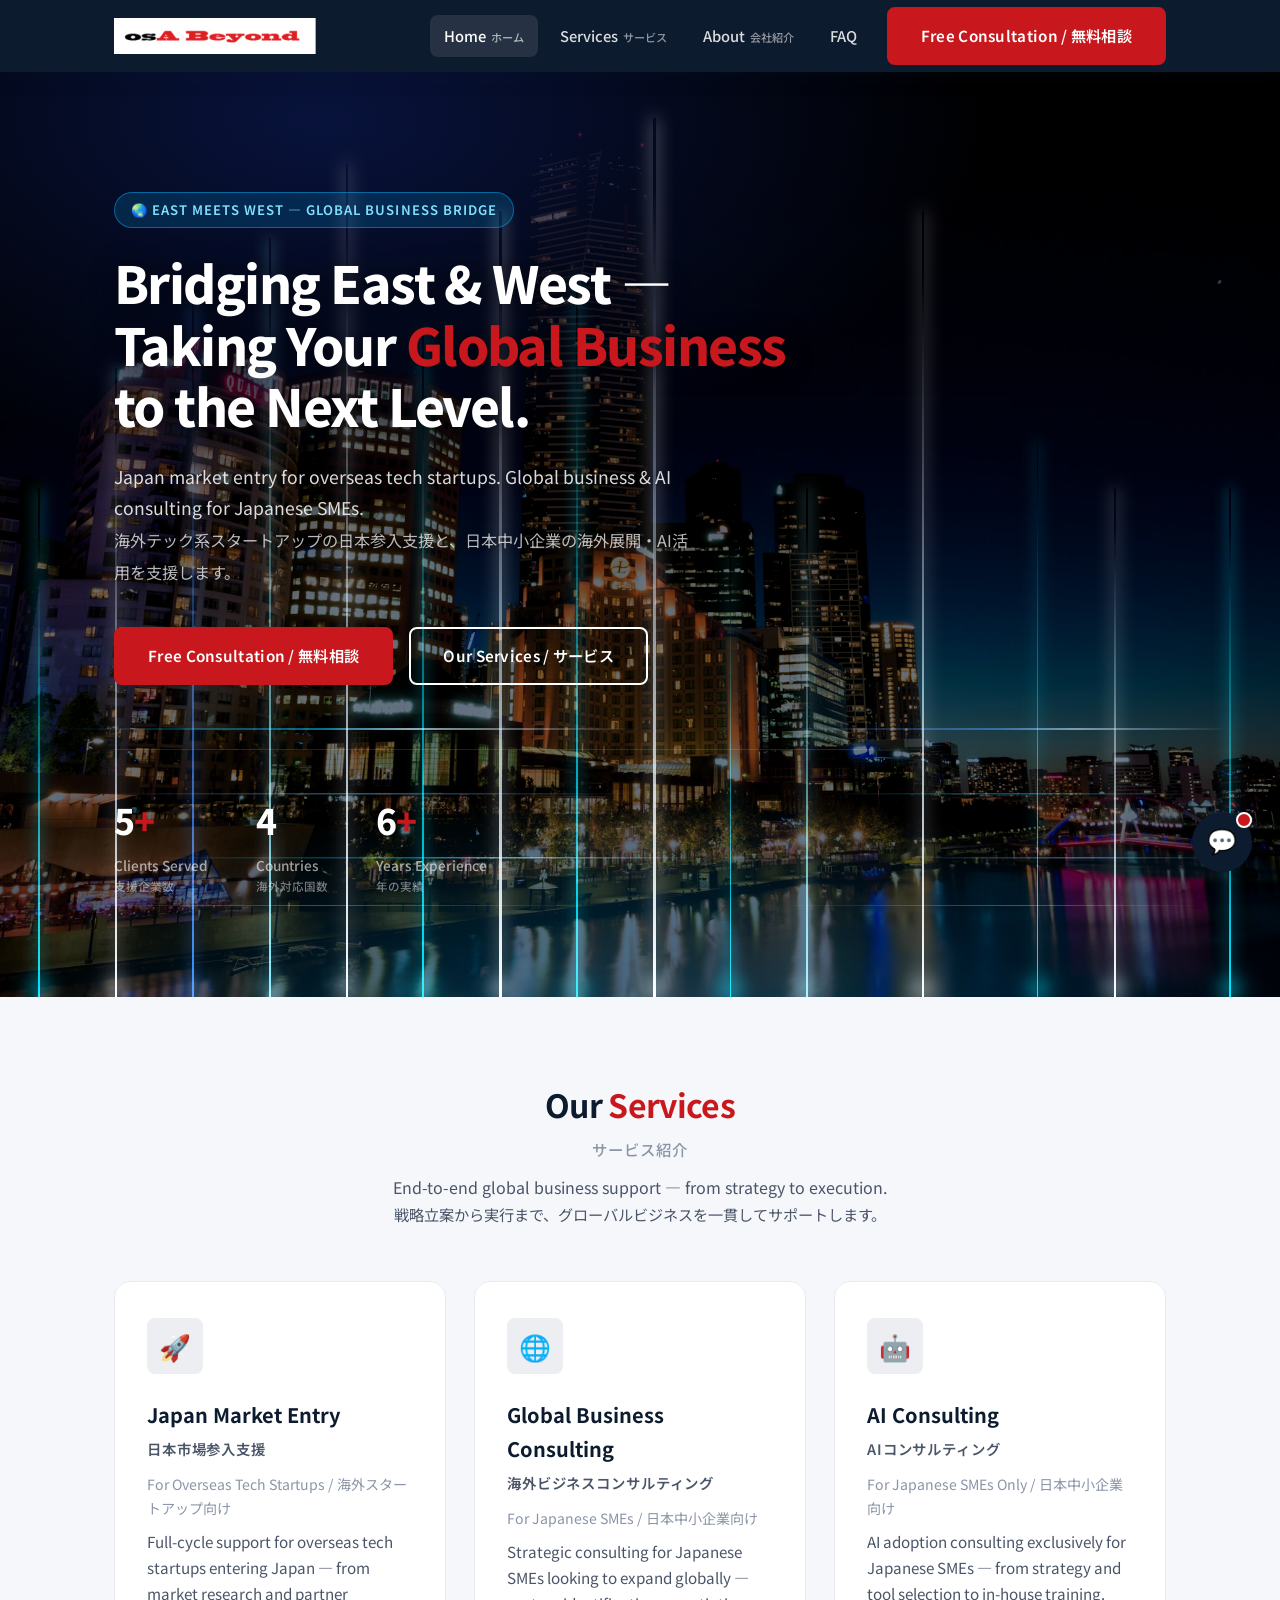
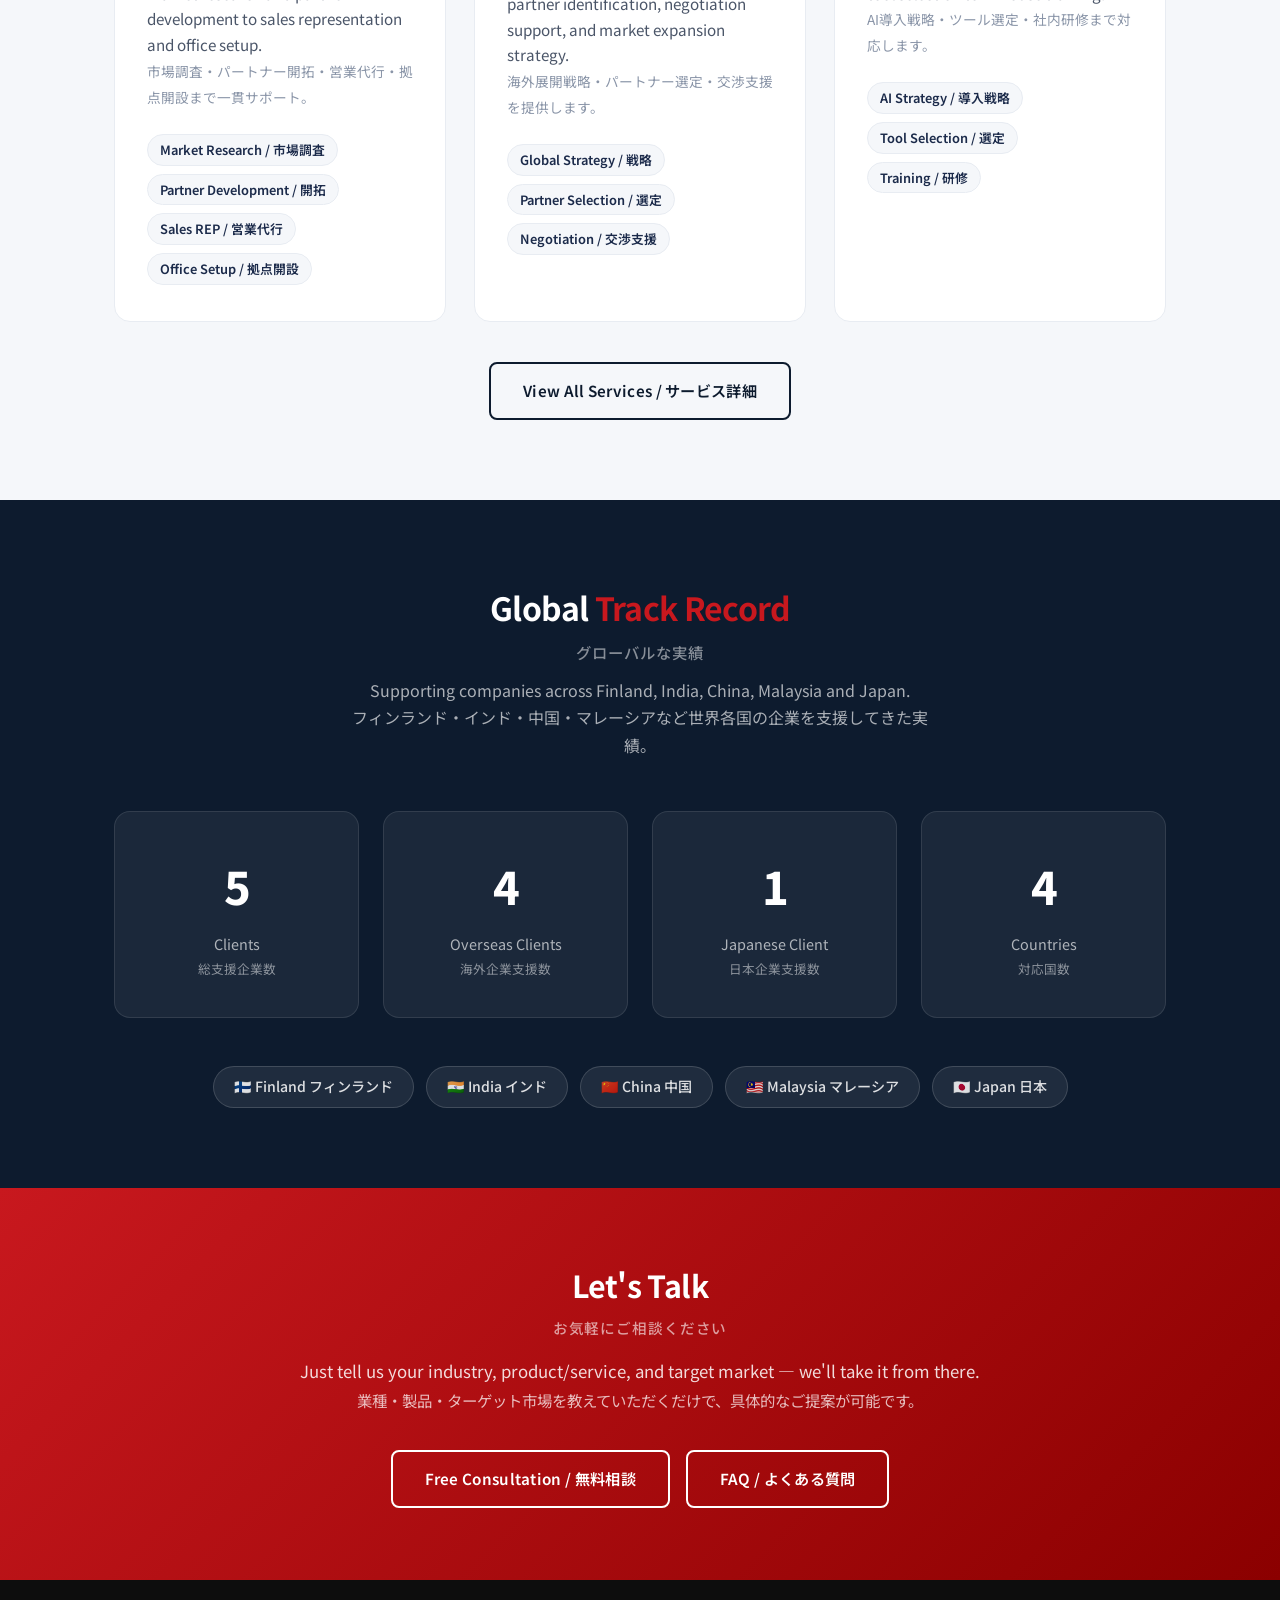
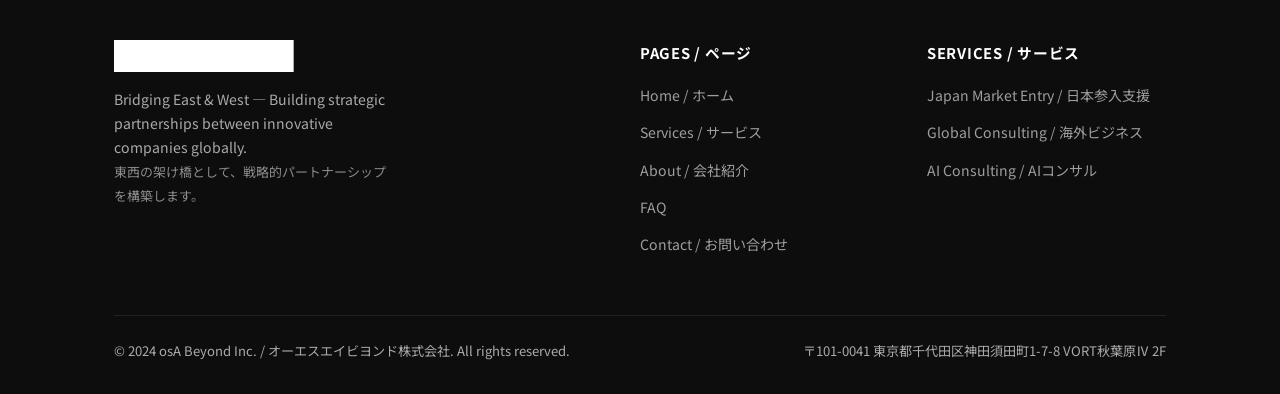
==== commit 3b7f2e70: "Remove [Updated] test marker from title Restore original title now that Vercel deployment has been v" ====
--- a/index.html
+++ b/index.html
@@ -43,6 +43,33 @@
 
     <!-- ヒーローセクション -->
     <section class="hero">
+      <!-- 背景：実写写真 + ブルーアワーグラデーション + 中央発光 -->
+      <div class="bg-photo"></div>
+      <div class="bg-grade"></div>
+      <div class="bg-tint"></div>
+
+      <!-- 縦の光柱（15本：寒色中心） -->
+      <div class="beams">
+        <span class="beam cyan"   style="left:3%;  height:55%; width:1.5px; animation-delay:0s;"></span>
+        <span class="beam white"  style="left:9%;  height:68%; width:2px;   animation-delay:0.4s;"></span>
+        <span class="beam blue"   style="left:15%; height:75%; width:2px;   animation-delay:0.8s;"></span>
+        <span class="beam lcyan"  style="left:21%; height:82%; width:2px;   animation-delay:1.2s;"></span>
+        <span class="beam white"  style="left:27%; height:90%; width:2.5px; animation-delay:1.6s;"></span>
+        <span class="beam cyan"   style="left:33%; height:72%; width:2px;   animation-delay:0.1s;"></span>
+        <span class="beam white"  style="left:39%; height:85%; width:2.5px; animation-delay:0.5s;"></span>
+        <span class="beam cyan"   style="left:45%; height:78%; width:2px;   animation-delay:0.9s;"></span>
+        <span class="beam white"  style="left:51%; height:95%; width:3px;   animation-delay:1.3s;"></span>
+        <span class="beam cyan"   style="left:57%; height:48%; width:1.5px; animation-delay:1.7s;"></span>
+        <span class="beam lcyan"  style="left:63%; height:55%; width:1.5px; animation-delay:0.2s;"></span>
+        <span class="beam white"  style="left:72%; height:85%; width:2.5px; animation-delay:0.8s;"></span>
+        <span class="beam cyan"   style="left:81%; height:60%; width:1.5px; animation-delay:1.4s;"></span>
+        <span class="beam white"  style="left:87%; height:55%; width:2px;   animation-delay:1.8s;"></span>
+        <span class="beam cyan"   style="left:96%; height:55%; width:2px;   animation-delay:0.7s;"></span>
+      </div>
+
+      <!-- 水平データストリーム -->
+      <div class="data-streams"></div>
+
       <div class="container">
         <div class="hero-inner">
           <div class="hero-tag">🌏 East meets West — Global Business Bridge</div>
--- a/css/style.css
+++ b/css/style.css
@@ -280,49 +280,142 @@
 }
 
 /* ========================================
-   ヒーローセクション
+   ヒーローセクション（Pattern B: Deep Ocean）
+   実写スカイライン写真 + 寒色グラデーション + 35本の光柱
 ======================================== */
 .hero {
-  background: linear-gradient(135deg, var(--navy-dark) 0%, var(--navy) 60%, #1e3a6e 100%);
+  background: var(--navy-dark);
   color: var(--white);
   padding: 120px 0 100px;
   position: relative;
   overflow: hidden;
-}
-
-.hero::before {
+  min-height: 620px;
+}
+
+/* 背景写真レイヤー */
+.hero .bg-photo {
+  position: absolute;
+  inset: 0;
+  background-image: url('../assets/bg/city-skyline.jpg');
+  background-size: cover;
+  background-position: center;
+  filter: brightness(0.6) contrast(1.15) saturate(1.05) hue-rotate(-15deg);
+  z-index: 1;
+}
+
+/* ブルーアワーのカラーグレーディング */
+.hero .bg-grade {
+  position: absolute;
+  inset: 0;
+  z-index: 2;
+  background:
+    linear-gradient(180deg,
+      rgba(5,12,40,0.70) 0%,
+      rgba(10,25,65,0.55) 30%,
+      rgba(15,55,115,0.40) 55%,
+      rgba(25,85,150,0.40) 75%,
+      rgba(10,30,75,0.60) 100%);
+  mix-blend-mode: multiply;
+  pointer-events: none;
+}
+
+/* 中央下と上部の青の発光 */
+.hero .bg-tint {
+  position: absolute;
+  inset: 0;
+  z-index: 3;
+  background:
+    radial-gradient(ellipse 85% 45% at 50% 105%, rgba(0,160,240,0.35) 0%, transparent 60%),
+    radial-gradient(ellipse 70% 50% at 25% 5%, rgba(15,35,110,0.55) 0%, transparent 75%);
+  mix-blend-mode: screen;
+  pointer-events: none;
+}
+
+/* 水平データストリーム（建物の足元を流れる光） */
+.hero .data-streams {
+  position: absolute;
+  bottom: 6%;
+  left: 0; right: 0;
+  height: 32%;
+  z-index: 5;
+  pointer-events: none;
+  mix-blend-mode: screen;
+  background:
+    linear-gradient(95deg, transparent 5%, rgba(0,200,255,0.55) 25%, rgba(200,240,255,0.7) 32%, transparent 50%, transparent 60%, rgba(60,140,255,0.5) 78%, rgba(180,220,255,0.6) 84%, transparent 96%) 0 28% / 100% 2px no-repeat,
+    linear-gradient(85deg, transparent 8%, rgba(100,180,255,0.45) 28%, transparent 50%, transparent 65%, rgba(0,200,255,0.45) 80%, transparent 94%) 0 50% / 100% 1.5px no-repeat,
+    linear-gradient(105deg, transparent 12%, rgba(0,200,255,0.45) 32%, rgba(180,240,255,0.6) 40%, transparent 55%, transparent 70%, rgba(120,180,255,0.45) 85%, transparent 96%) 0 72% / 100% 1.5px no-repeat,
+    linear-gradient(95deg, transparent 5%, rgba(180,230,255,0.3) 25%, transparent 48%, transparent 60%, rgba(150,220,255,0.35) 80%, transparent 94%) 0 88% / 100% 1px no-repeat;
+  animation: stream-flow 8s ease-in-out infinite;
+}
+@keyframes stream-flow {
+  0%, 100% { transform: translateX(0); opacity: 0.9; }
+  50%     { transform: translateX(-15px); opacity: 1; }
+}
+
+/* 縦の光柱コンテナ */
+.hero .beams {
+  position: absolute;
+  inset: 0;
+  z-index: 6;
+  pointer-events: none;
+  mix-blend-mode: screen;
+}
+
+/* 光柱（個別）共通スタイル */
+.hero .beam {
+  position: absolute;
+  bottom: 0;
+  width: 2px;
+  transform-origin: bottom;
+  filter: blur(0.5px);
+  animation: beam-flicker 4s ease-in-out infinite;
+}
+.hero .beam::after {
   content: '';
   position: absolute;
-  top: -50%;
-  right: -10%;
-  width: 700px;
-  height: 700px;
-  background: radial-gradient(circle, rgba(200,24,30,0.12) 0%, transparent 70%);
-  pointer-events: none;
-}
-
-.hero::after {
-  content: '';
-  position: absolute;
-  bottom: -20%;
-  left: -5%;
-  width: 500px;
-  height: 500px;
-  background: radial-gradient(circle, rgba(255,255,255,0.04) 0%, transparent 70%);
-  pointer-events: none;
+  bottom: 0;
+  left: 50%;
+  transform: translateX(-50%);
+  width: 22px;
+  height: 22px;
+  border-radius: 50%;
+  background: inherit;
+  filter: blur(10px);
+  opacity: 1;
+}
+@keyframes beam-flicker {
+  0%, 100% { opacity: 0.85; }
+  40%     { opacity: 1;    }
+  70%     { opacity: 0.7;  }
+}
+
+/* 光柱の色バリエーション（寒色中心） */
+.hero .beam.cyan   { background: linear-gradient(to top, rgba(0,229,255,1) 0%, rgba(0,229,255,0.75) 30%, transparent 92%);  box-shadow: 0 0 14px rgba(0,229,255,0.95); }
+.hero .beam.lcyan  { background: linear-gradient(to top, rgba(140,240,255,1) 0%, rgba(140,240,255,0.7) 30%, transparent 92%); box-shadow: 0 0 14px rgba(140,240,255,0.85); }
+.hero .beam.white  { background: linear-gradient(to top, rgba(255,255,255,1) 0%, rgba(220,240,255,0.75) 30%, transparent 92%); box-shadow: 0 0 16px rgba(255,255,255,0.8); }
+.hero .beam.ice    { background: linear-gradient(to top, rgba(180,230,255,1) 0%, rgba(180,230,255,0.7) 30%, transparent 92%); box-shadow: 0 0 14px rgba(180,230,255,0.85); }
+.hero .beam.blue   { background: linear-gradient(to top, rgba(60,140,255,1) 0%, rgba(60,140,255,0.7) 30%, transparent 92%);   box-shadow: 0 0 14px rgba(60,140,255,0.95); }
+.hero .beam.dblue  { background: linear-gradient(to top, rgba(40,100,220,1) 0%, rgba(40,100,220,0.65) 30%, transparent 92%);  box-shadow: 0 0 14px rgba(40,100,220,0.9); }
+.hero .beam.violet { background: linear-gradient(to top, rgba(140,120,255,1) 0%, rgba(140,120,255,0.7) 30%, transparent 92%); box-shadow: 0 0 14px rgba(140,120,255,0.85); }
+.hero .beam.pink   { background: linear-gradient(to top, rgba(255,140,200,0.85) 0%, rgba(255,140,200,0.55) 30%, transparent 92%); box-shadow: 0 0 12px rgba(255,140,200,0.7); }
+
+/* コンテナとコンテンツを最前面に */
+.hero > .container {
+  position: relative;
+  z-index: 10;
 }
 
 .hero-inner {
   position: relative;
-  z-index: 1;
+  z-index: 10;
   max-width: 760px;
 }
 
 .hero-tag {
   display: inline-block;
-  background: rgba(200,24,30,0.2);
-  color: #ff6b6e;
-  border: 1px solid rgba(200,24,30,0.4);
+  background: rgba(0,150,220,0.20);
+  color: #80e0ff;
+  border: 1px solid rgba(0,180,255,0.45);
   padding: 6px 16px;
   border-radius: 100px;
   font-size: 0.82rem;
@@ -338,6 +431,7 @@
   line-height: 1.2;
   margin-bottom: 24px;
   letter-spacing: -0.03em;
+  text-shadow: 0 2px 24px rgba(0,0,0,0.7);
 }
 
 .hero-title span {
@@ -346,10 +440,11 @@
 
 .hero-desc {
   font-size: 1.1rem;
-  color: rgba(255,255,255,0.80);
+  color: rgba(255,255,255,0.85);
   margin-bottom: 40px;
   max-width: 580px;
   line-height: 1.8;
+  text-shadow: 0 1px 8px rgba(0,0,0,0.6);
 }
 
 .hero-btns {
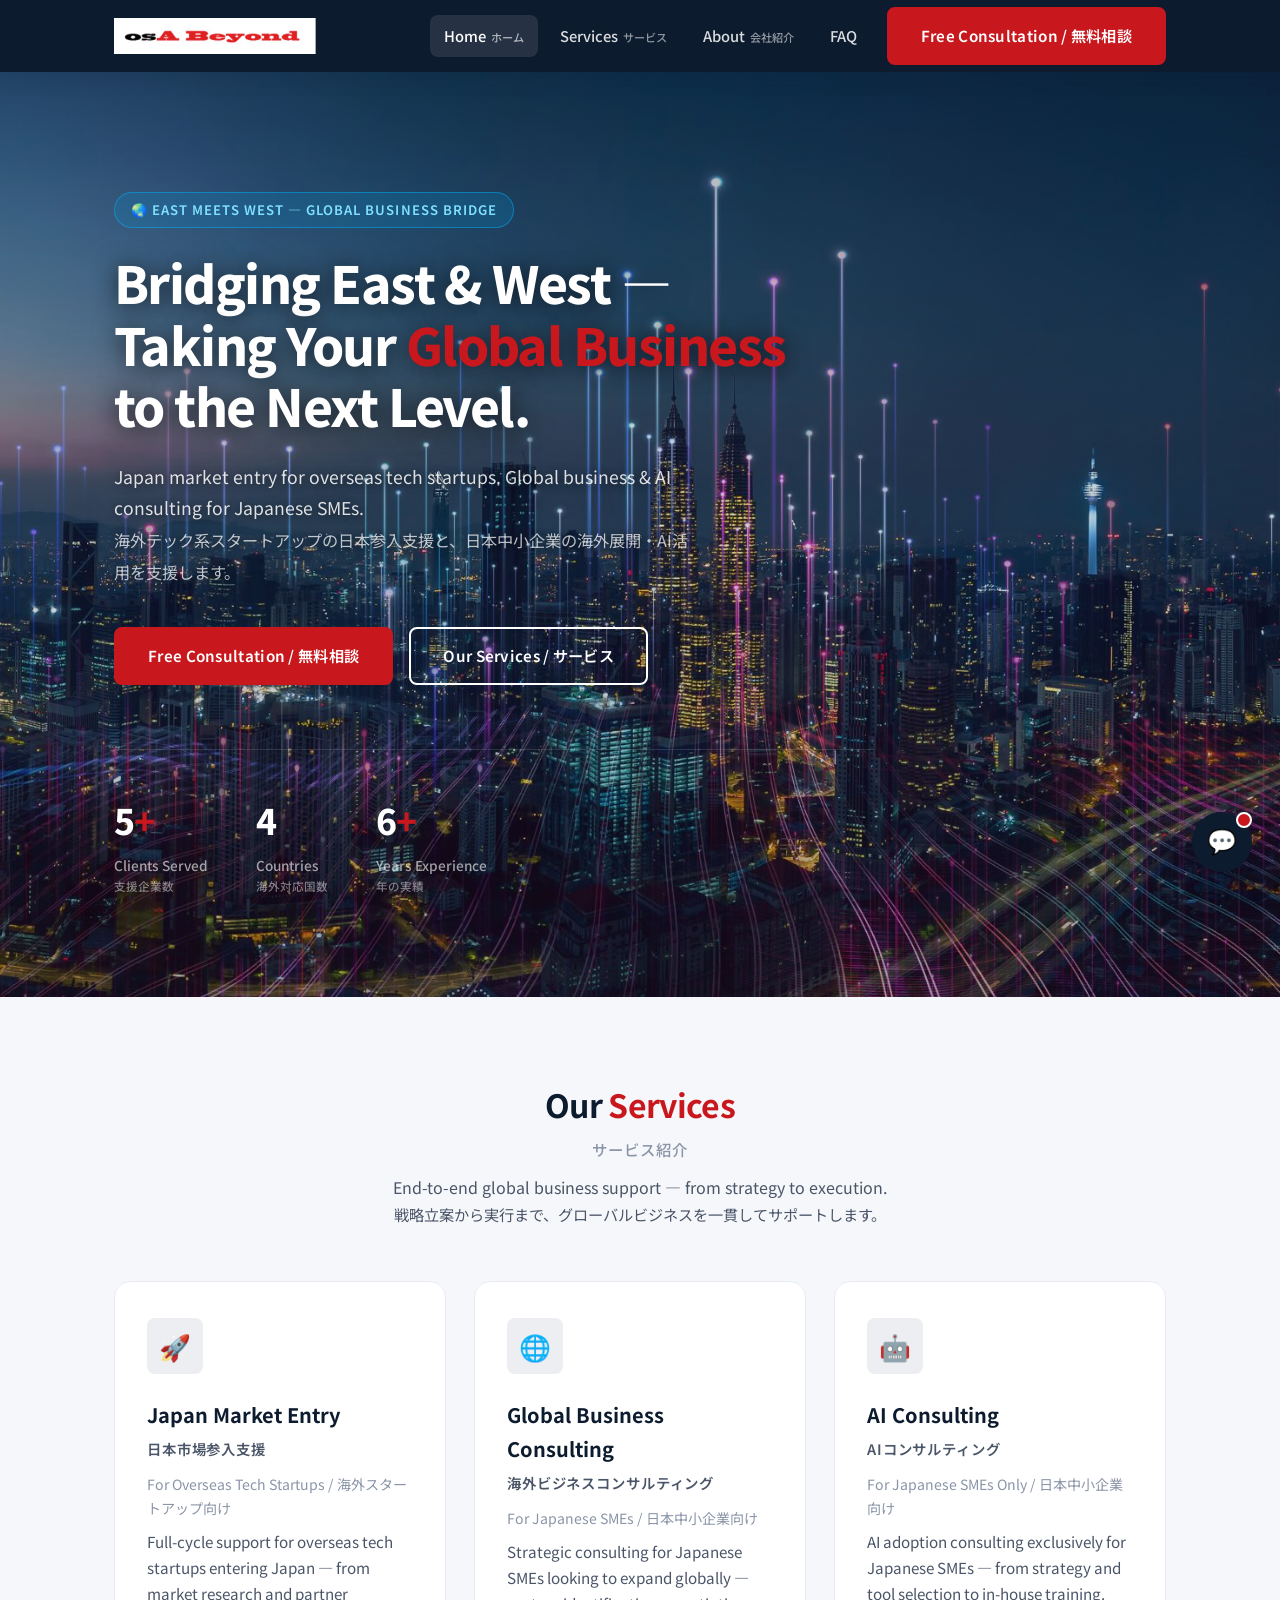
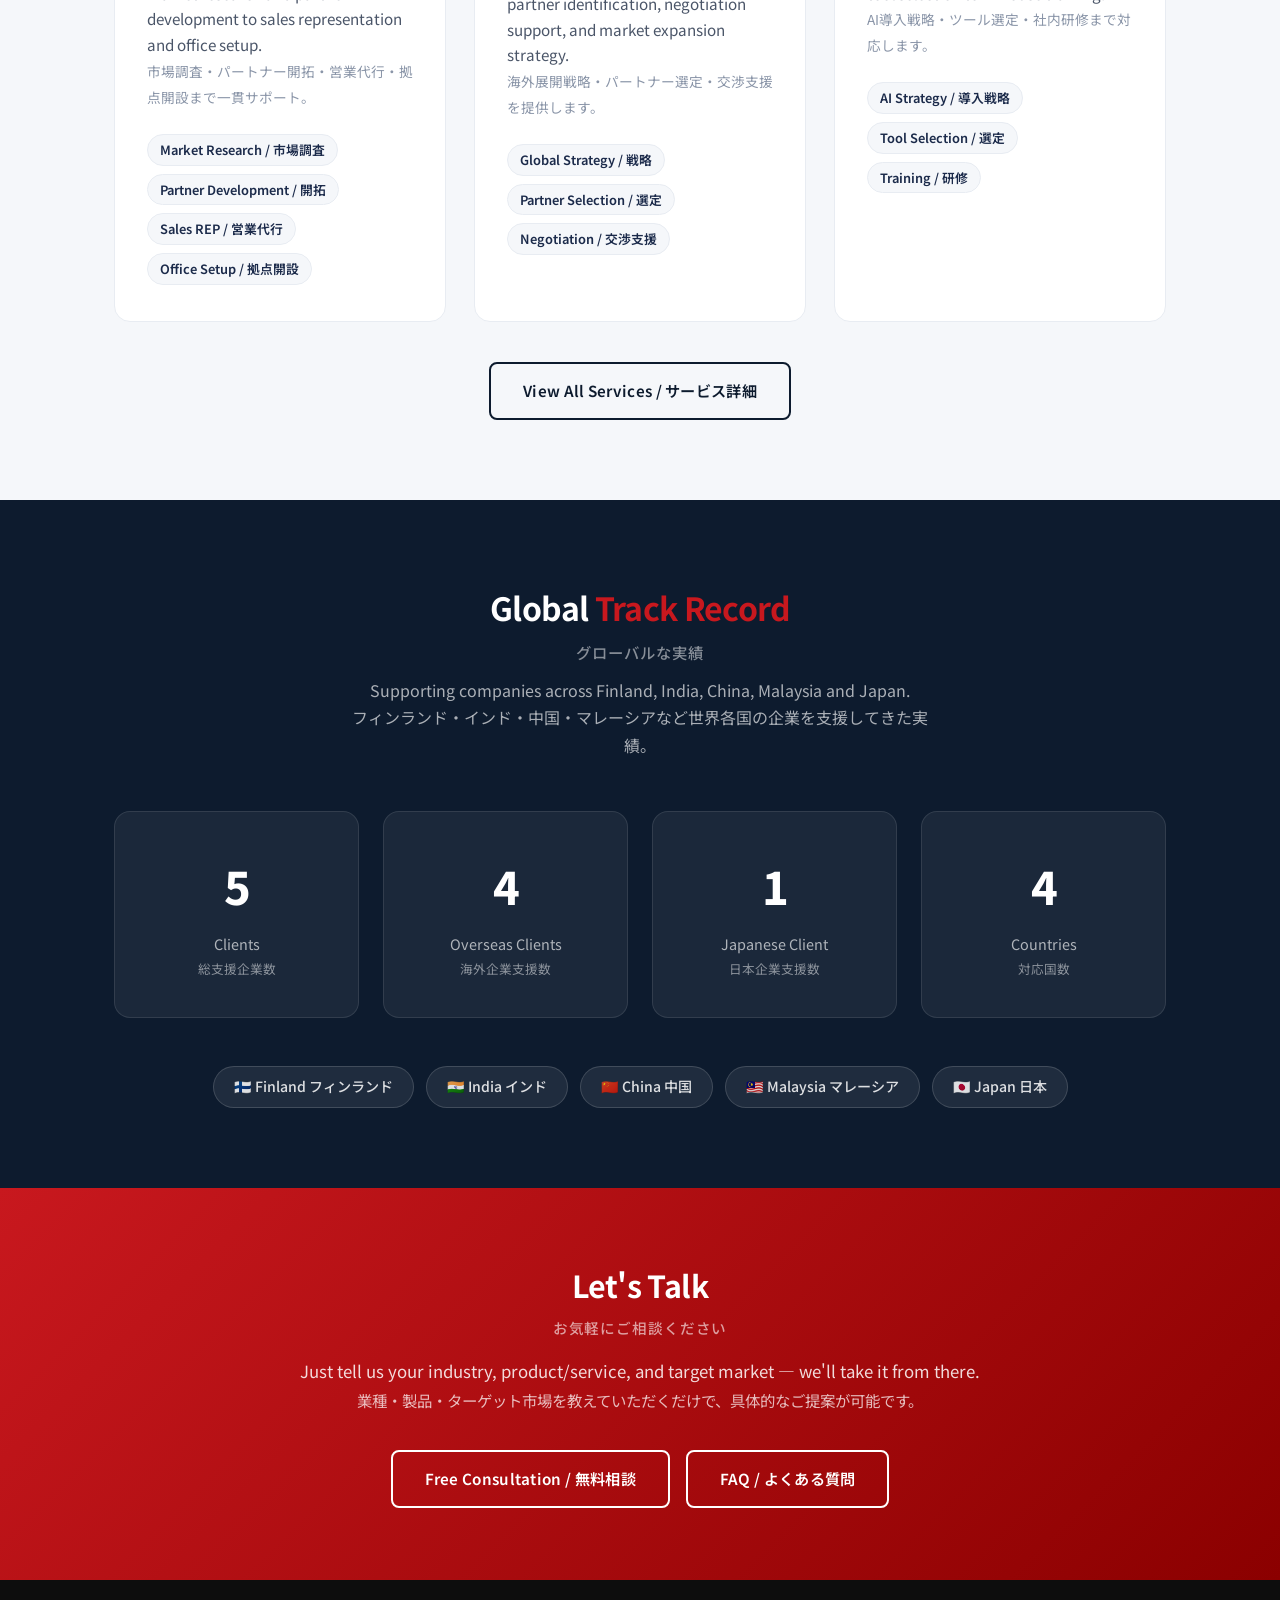
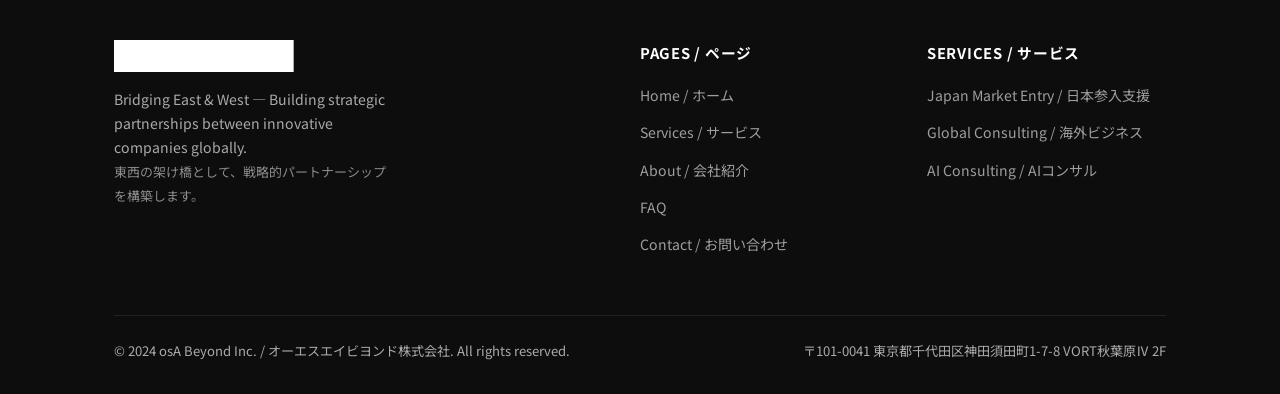
==== commit a74b70f1: "Replace hero background with production site photo - 本番サイト（osabeyond.com）で使用中の実写画像を assets/hero-bg.j" ====
--- a/index.html
+++ b/index.html
@@ -43,32 +43,9 @@
 
     <!-- ヒーローセクション -->
     <section class="hero">
-      <!-- 背景：実写写真 + ブルーアワーグラデーション + 中央発光 -->
+      <!-- 背景：本番サイト（osabeyond.com）と同じ実写写真をそのまま使用 -->
       <div class="bg-photo"></div>
-      <div class="bg-grade"></div>
-      <div class="bg-tint"></div>
-
-      <!-- 縦の光柱（15本：寒色中心） -->
-      <div class="beams">
-        <span class="beam cyan"   style="left:3%;  height:55%; width:1.5px; animation-delay:0s;"></span>
-        <span class="beam white"  style="left:9%;  height:68%; width:2px;   animation-delay:0.4s;"></span>
-        <span class="beam blue"   style="left:15%; height:75%; width:2px;   animation-delay:0.8s;"></span>
-        <span class="beam lcyan"  style="left:21%; height:82%; width:2px;   animation-delay:1.2s;"></span>
-        <span class="beam white"  style="left:27%; height:90%; width:2.5px; animation-delay:1.6s;"></span>
-        <span class="beam cyan"   style="left:33%; height:72%; width:2px;   animation-delay:0.1s;"></span>
-        <span class="beam white"  style="left:39%; height:85%; width:2.5px; animation-delay:0.5s;"></span>
-        <span class="beam cyan"   style="left:45%; height:78%; width:2px;   animation-delay:0.9s;"></span>
-        <span class="beam white"  style="left:51%; height:95%; width:3px;   animation-delay:1.3s;"></span>
-        <span class="beam cyan"   style="left:57%; height:48%; width:1.5px; animation-delay:1.7s;"></span>
-        <span class="beam lcyan"  style="left:63%; height:55%; width:1.5px; animation-delay:0.2s;"></span>
-        <span class="beam white"  style="left:72%; height:85%; width:2.5px; animation-delay:0.8s;"></span>
-        <span class="beam cyan"   style="left:81%; height:60%; width:1.5px; animation-delay:1.4s;"></span>
-        <span class="beam white"  style="left:87%; height:55%; width:2px;   animation-delay:1.8s;"></span>
-        <span class="beam cyan"   style="left:96%; height:55%; width:2px;   animation-delay:0.7s;"></span>
-      </div>
-
-      <!-- 水平データストリーム -->
-      <div class="data-streams"></div>
+      <div class="bg-overlay"></div>
 
       <div class="container">
         <div class="hero-inner">
--- a/css/style.css
+++ b/css/style.css
@@ -280,8 +280,8 @@
 }
 
 /* ========================================
-   ヒーローセクション（Pattern B: Deep Ocean）
-   実写スカイライン写真 + 寒色グラデーション + 35本の光柱
+   ヒーローセクション
+   本番サイト（osabeyond.com）と同じ実写写真をそのまま使用
 ======================================== */
 .hero {
   background: var(--navy-dark);
@@ -292,112 +292,27 @@
   min-height: 620px;
 }
 
-/* 背景写真レイヤー */
+/* 背景写真レイヤー（加工なし・そのまま表示） */
 .hero .bg-photo {
   position: absolute;
   inset: 0;
-  background-image: url('../assets/bg/city-skyline.jpg');
+  background-image: url('../assets/hero-bg.jpg');
   background-size: cover;
   background-position: center;
-  filter: brightness(0.6) contrast(1.15) saturate(1.05) hue-rotate(-15deg);
   z-index: 1;
 }
 
-/* ブルーアワーのカラーグレーディング */
-.hero .bg-grade {
+/* テキストの可読性を確保する薄い暗幕（写真の見た目は変えない程度） */
+.hero .bg-overlay {
   position: absolute;
   inset: 0;
   z-index: 2;
-  background:
-    linear-gradient(180deg,
-      rgba(5,12,40,0.70) 0%,
-      rgba(10,25,65,0.55) 30%,
-      rgba(15,55,115,0.40) 55%,
-      rgba(25,85,150,0.40) 75%,
-      rgba(10,30,75,0.60) 100%);
-  mix-blend-mode: multiply;
+  background: linear-gradient(180deg,
+    rgba(5,12,30,0.30) 0%,
+    rgba(5,12,30,0.15) 50%,
+    rgba(5,12,30,0.35) 100%);
   pointer-events: none;
 }
-
-/* 中央下と上部の青の発光 */
-.hero .bg-tint {
-  position: absolute;
-  inset: 0;
-  z-index: 3;
-  background:
-    radial-gradient(ellipse 85% 45% at 50% 105%, rgba(0,160,240,0.35) 0%, transparent 60%),
-    radial-gradient(ellipse 70% 50% at 25% 5%, rgba(15,35,110,0.55) 0%, transparent 75%);
-  mix-blend-mode: screen;
-  pointer-events: none;
-}
-
-/* 水平データストリーム（建物の足元を流れる光） */
-.hero .data-streams {
-  position: absolute;
-  bottom: 6%;
-  left: 0; right: 0;
-  height: 32%;
-  z-index: 5;
-  pointer-events: none;
-  mix-blend-mode: screen;
-  background:
-    linear-gradient(95deg, transparent 5%, rgba(0,200,255,0.55) 25%, rgba(200,240,255,0.7) 32%, transparent 50%, transparent 60%, rgba(60,140,255,0.5) 78%, rgba(180,220,255,0.6) 84%, transparent 96%) 0 28% / 100% 2px no-repeat,
-    linear-gradient(85deg, transparent 8%, rgba(100,180,255,0.45) 28%, transparent 50%, transparent 65%, rgba(0,200,255,0.45) 80%, transparent 94%) 0 50% / 100% 1.5px no-repeat,
-    linear-gradient(105deg, transparent 12%, rgba(0,200,255,0.45) 32%, rgba(180,240,255,0.6) 40%, transparent 55%, transparent 70%, rgba(120,180,255,0.45) 85%, transparent 96%) 0 72% / 100% 1.5px no-repeat,
-    linear-gradient(95deg, transparent 5%, rgba(180,230,255,0.3) 25%, transparent 48%, transparent 60%, rgba(150,220,255,0.35) 80%, transparent 94%) 0 88% / 100% 1px no-repeat;
-  animation: stream-flow 8s ease-in-out infinite;
-}
-@keyframes stream-flow {
-  0%, 100% { transform: translateX(0); opacity: 0.9; }
-  50%     { transform: translateX(-15px); opacity: 1; }
-}
-
-/* 縦の光柱コンテナ */
-.hero .beams {
-  position: absolute;
-  inset: 0;
-  z-index: 6;
-  pointer-events: none;
-  mix-blend-mode: screen;
-}
-
-/* 光柱（個別）共通スタイル */
-.hero .beam {
-  position: absolute;
-  bottom: 0;
-  width: 2px;
-  transform-origin: bottom;
-  filter: blur(0.5px);
-  animation: beam-flicker 4s ease-in-out infinite;
-}
-.hero .beam::after {
-  content: '';
-  position: absolute;
-  bottom: 0;
-  left: 50%;
-  transform: translateX(-50%);
-  width: 22px;
-  height: 22px;
-  border-radius: 50%;
-  background: inherit;
-  filter: blur(10px);
-  opacity: 1;
-}
-@keyframes beam-flicker {
-  0%, 100% { opacity: 0.85; }
-  40%     { opacity: 1;    }
-  70%     { opacity: 0.7;  }
-}
-
-/* 光柱の色バリエーション（寒色中心） */
-.hero .beam.cyan   { background: linear-gradient(to top, rgba(0,229,255,1) 0%, rgba(0,229,255,0.75) 30%, transparent 92%);  box-shadow: 0 0 14px rgba(0,229,255,0.95); }
-.hero .beam.lcyan  { background: linear-gradient(to top, rgba(140,240,255,1) 0%, rgba(140,240,255,0.7) 30%, transparent 92%); box-shadow: 0 0 14px rgba(140,240,255,0.85); }
-.hero .beam.white  { background: linear-gradient(to top, rgba(255,255,255,1) 0%, rgba(220,240,255,0.75) 30%, transparent 92%); box-shadow: 0 0 16px rgba(255,255,255,0.8); }
-.hero .beam.ice    { background: linear-gradient(to top, rgba(180,230,255,1) 0%, rgba(180,230,255,0.7) 30%, transparent 92%); box-shadow: 0 0 14px rgba(180,230,255,0.85); }
-.hero .beam.blue   { background: linear-gradient(to top, rgba(60,140,255,1) 0%, rgba(60,140,255,0.7) 30%, transparent 92%);   box-shadow: 0 0 14px rgba(60,140,255,0.95); }
-.hero .beam.dblue  { background: linear-gradient(to top, rgba(40,100,220,1) 0%, rgba(40,100,220,0.65) 30%, transparent 92%);  box-shadow: 0 0 14px rgba(40,100,220,0.9); }
-.hero .beam.violet { background: linear-gradient(to top, rgba(140,120,255,1) 0%, rgba(140,120,255,0.7) 30%, transparent 92%); box-shadow: 0 0 14px rgba(140,120,255,0.85); }
-.hero .beam.pink   { background: linear-gradient(to top, rgba(255,140,200,0.85) 0%, rgba(255,140,200,0.55) 30%, transparent 92%); box-shadow: 0 0 12px rgba(255,140,200,0.7); }
 
 /* コンテナとコンテンツを最前面に */
 .hero > .container {
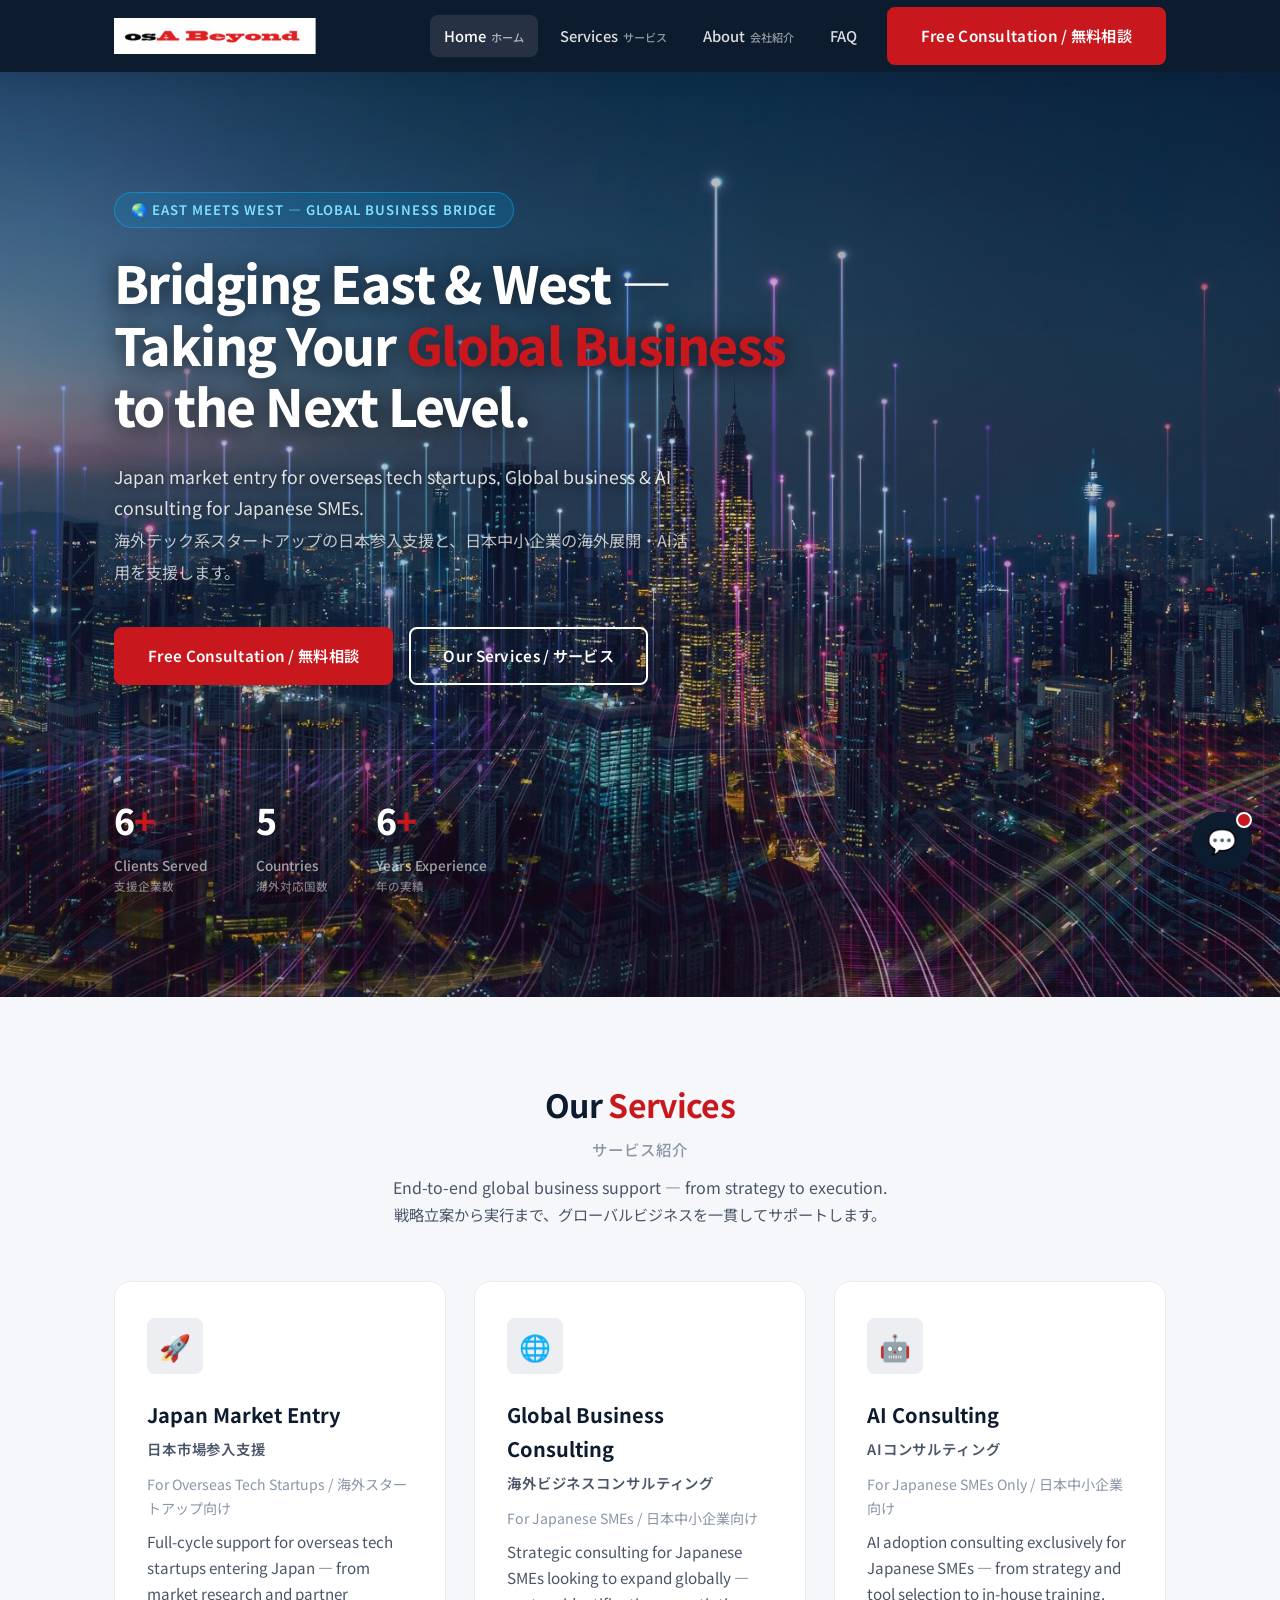
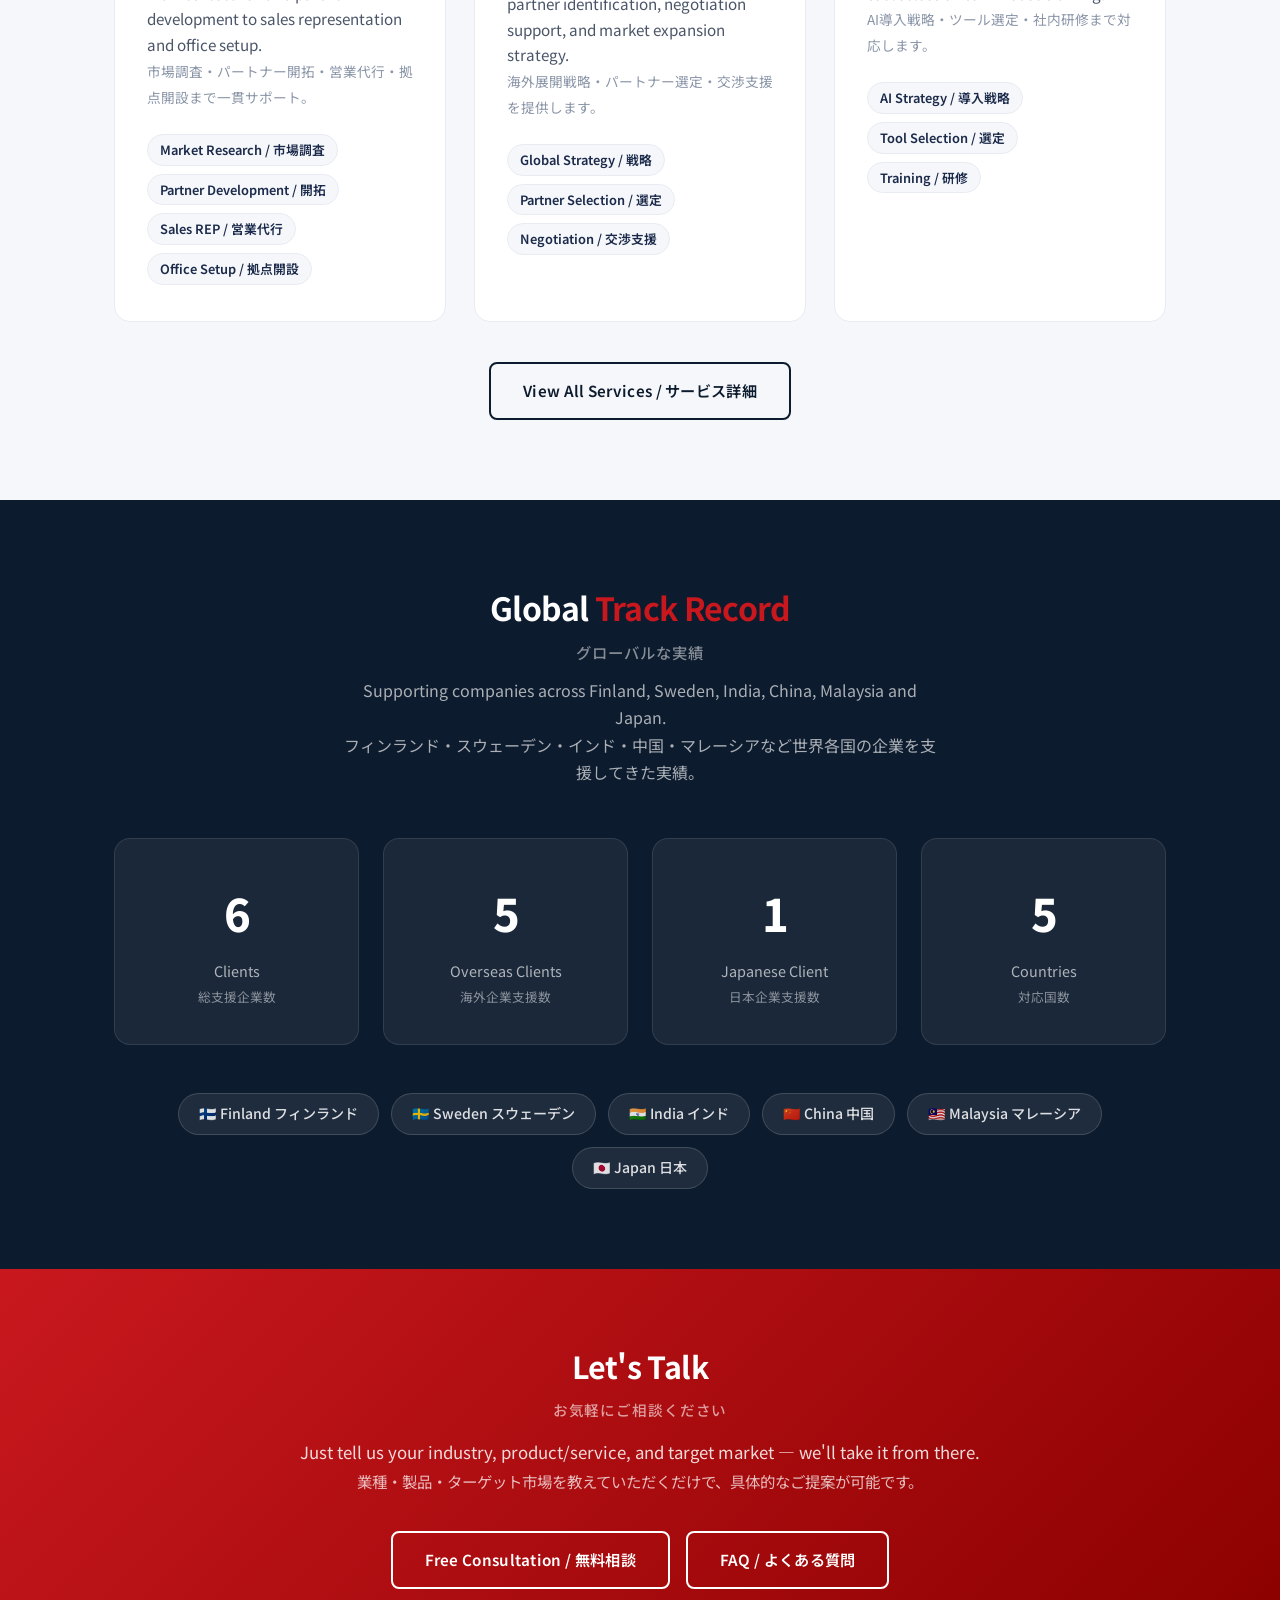
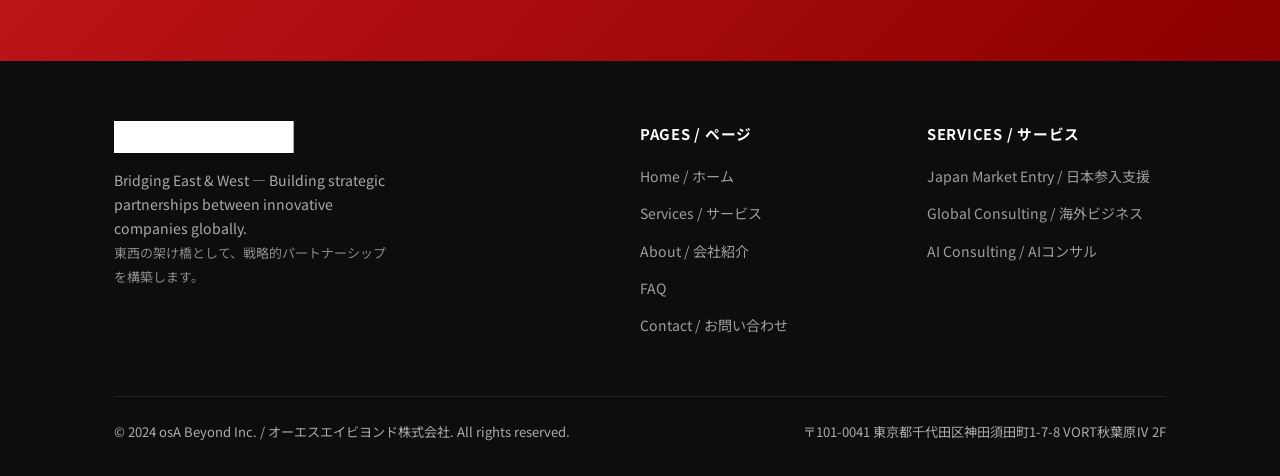
==== commit ca93f0f1: "Add Sweden as new client to track record - 支援実績にスウェーデン企業を追加（クライアント1社増） - 支援企業数 5+→6+、海外対応国数 4→5 に更新（" ====
--- a/index.html
+++ b/index.html
@@ -67,11 +67,11 @@
           <!-- 実績数字 -->
           <div class="hero-stats">
             <div class="stat-item">
-              <div class="stat-num">5<span>+</span></div>
+              <div class="stat-num">6<span>+</span></div>
               <div class="stat-label">Clients Served<span class="ja-sub">支援企業数</span></div>
             </div>
             <div class="stat-item">
-              <div class="stat-num">4<span></span></div>
+              <div class="stat-num">5<span></span></div>
               <div class="stat-label">Countries<span class="ja-sub">海外対応国数</span></div>
             </div>
             <div class="stat-item">
@@ -154,16 +154,16 @@
       <div class="container">
         <h2 class="section-title" style="color:#fff;">Global <span>Track Record</span><span class="ja-sub">グローバルな実績</span></h2>
         <p class="section-subtitle" style="color:rgba(255,255,255,0.65);">
-          Supporting companies across Finland, India, China, Malaysia and Japan.<br>
-          フィンランド・インド・中国・マレーシアなど世界各国の企業を支援してきた実績。
+          Supporting companies across Finland, Sweden, India, China, Malaysia and Japan.<br>
+          フィンランド・スウェーデン・インド・中国・マレーシアなど世界各国の企業を支援してきた実績。
         </p>
         <div class="stats-row">
           <div class="stats-card">
+            <div class="num">6<span></span></div>
+            <div class="label">Clients<br><span style="font-size:0.88em;opacity:0.75;">総支援企業数</span></div>
+          </div>
+          <div class="stats-card">
             <div class="num">5<span></span></div>
-            <div class="label">Clients<br><span style="font-size:0.88em;opacity:0.75;">総支援企業数</span></div>
-          </div>
-          <div class="stats-card">
-            <div class="num">4<span></span></div>
             <div class="label">Overseas Clients<br><span style="font-size:0.88em;opacity:0.75;">海外企業支援数</span></div>
           </div>
           <div class="stats-card">
@@ -171,13 +171,14 @@
             <div class="label">Japanese Client<br><span style="font-size:0.88em;opacity:0.75;">日本企業支援数</span></div>
           </div>
           <div class="stats-card">
-            <div class="num">4<span></span></div>
+            <div class="num">5<span></span></div>
             <div class="label">Countries<br><span style="font-size:0.88em;opacity:0.75;">対応国数</span></div>
           </div>
         </div>
 
         <div class="countries">
           <span class="country-badge">🇫🇮 Finland フィンランド</span>
+          <span class="country-badge">🇸🇪 Sweden スウェーデン</span>
           <span class="country-badge">🇮🇳 India インド</span>
           <span class="country-badge">🇨🇳 China 中国</span>
           <span class="country-badge">🇲🇾 Malaysia マレーシア</span>
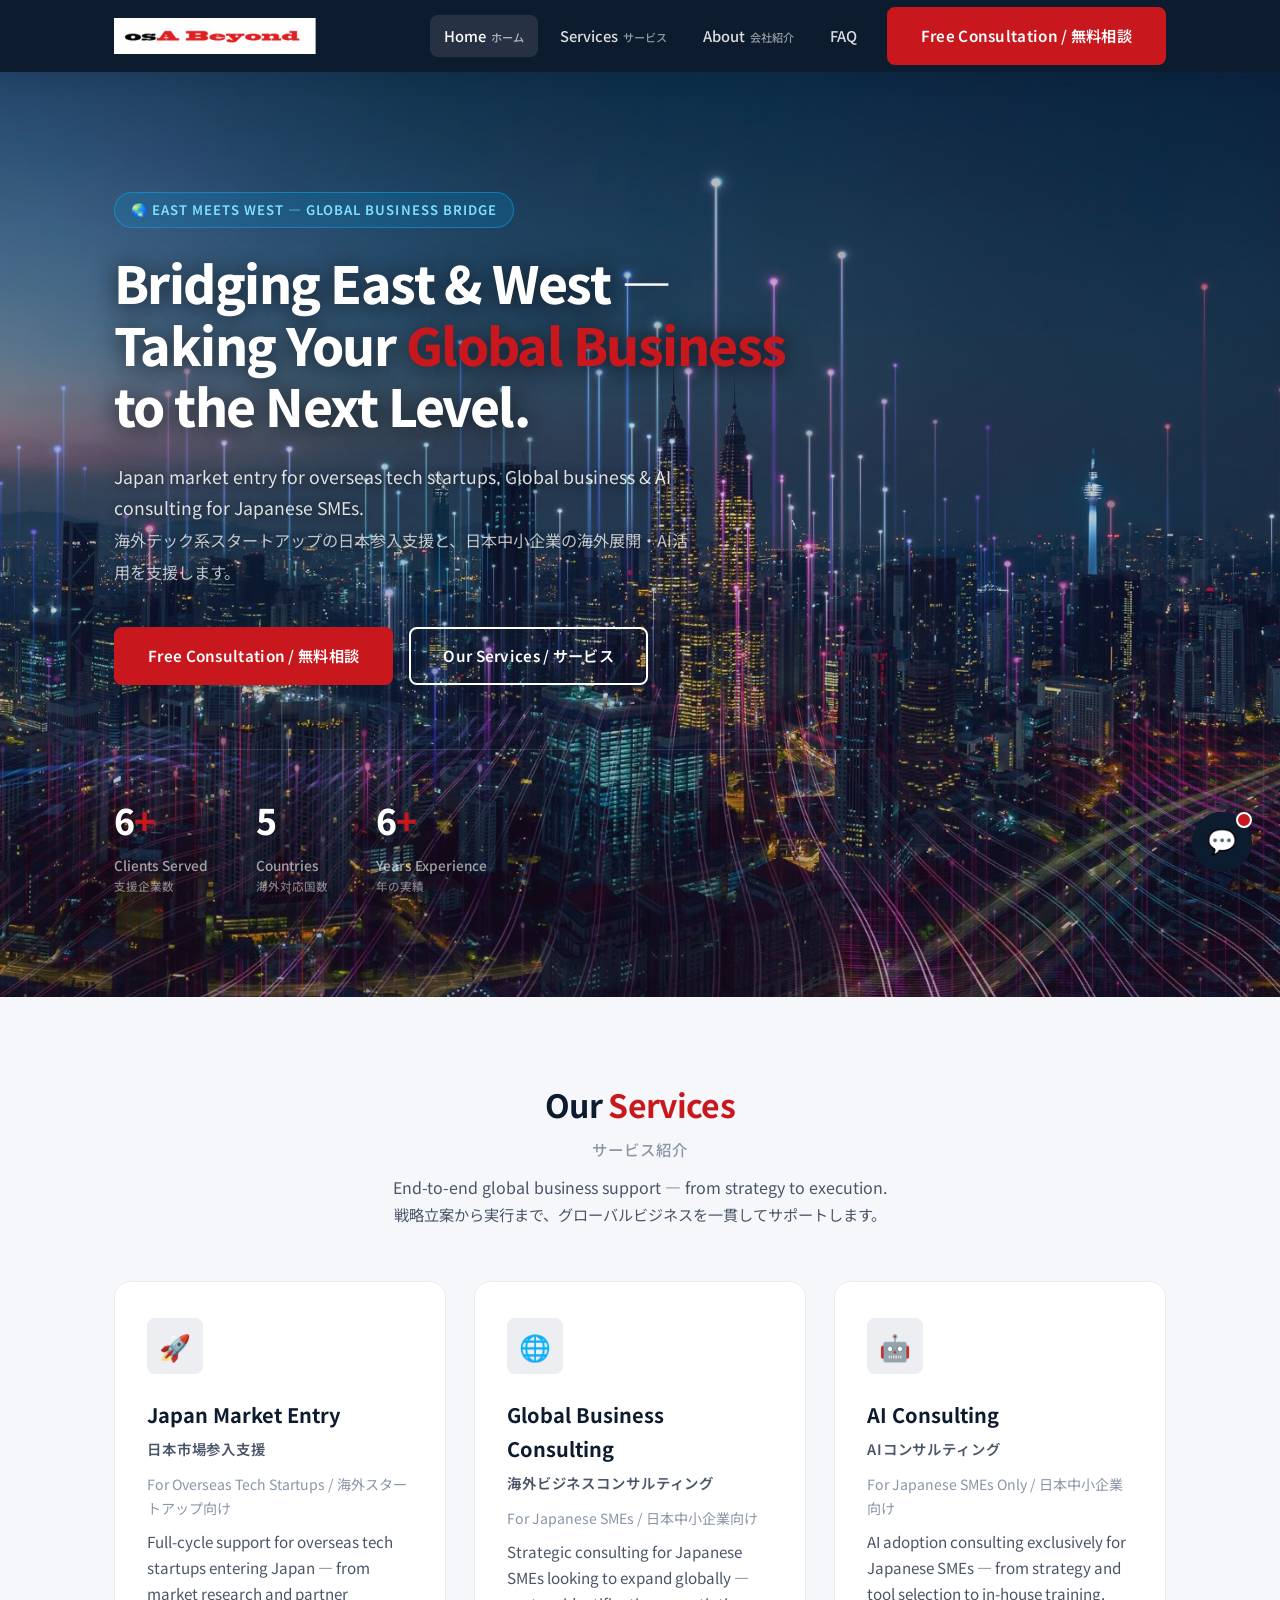
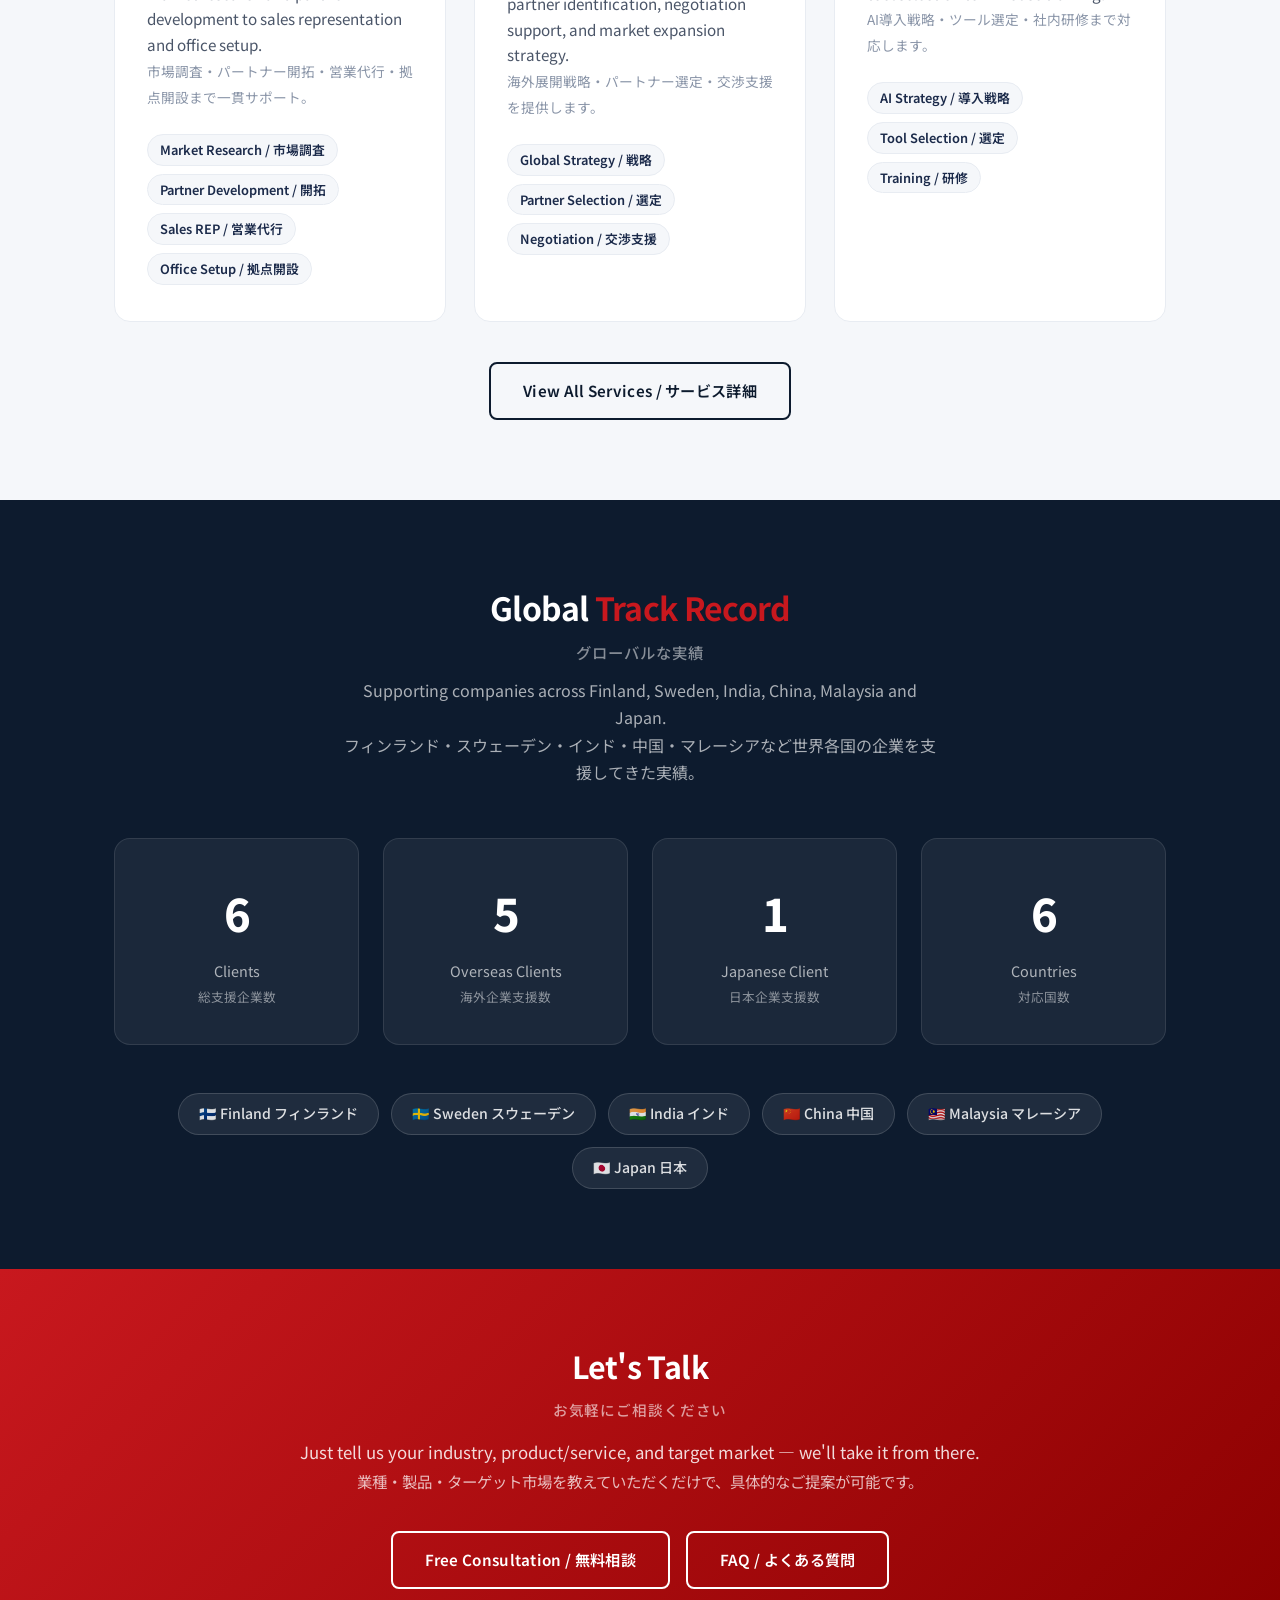
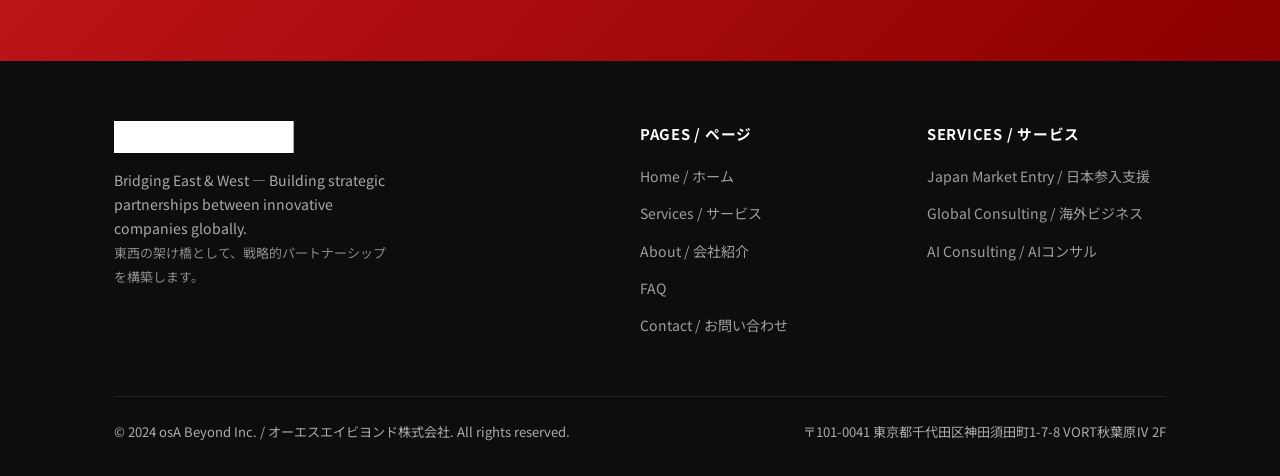
==== commit 82969a42: "Fix country count to 6 (include Japan) in track record - 「対応国数（総数）」を 5→6 に修正（日本を含む6カ国） - index.html " ====
--- a/index.html
+++ b/index.html
@@ -171,7 +171,7 @@
             <div class="label">Japanese Client<br><span style="font-size:0.88em;opacity:0.75;">日本企業支援数</span></div>
           </div>
           <div class="stats-card">
-            <div class="num">5<span></span></div>
+            <div class="num">6<span></span></div>
             <div class="label">Countries<br><span style="font-size:0.88em;opacity:0.75;">対応国数</span></div>
           </div>
         </div>
